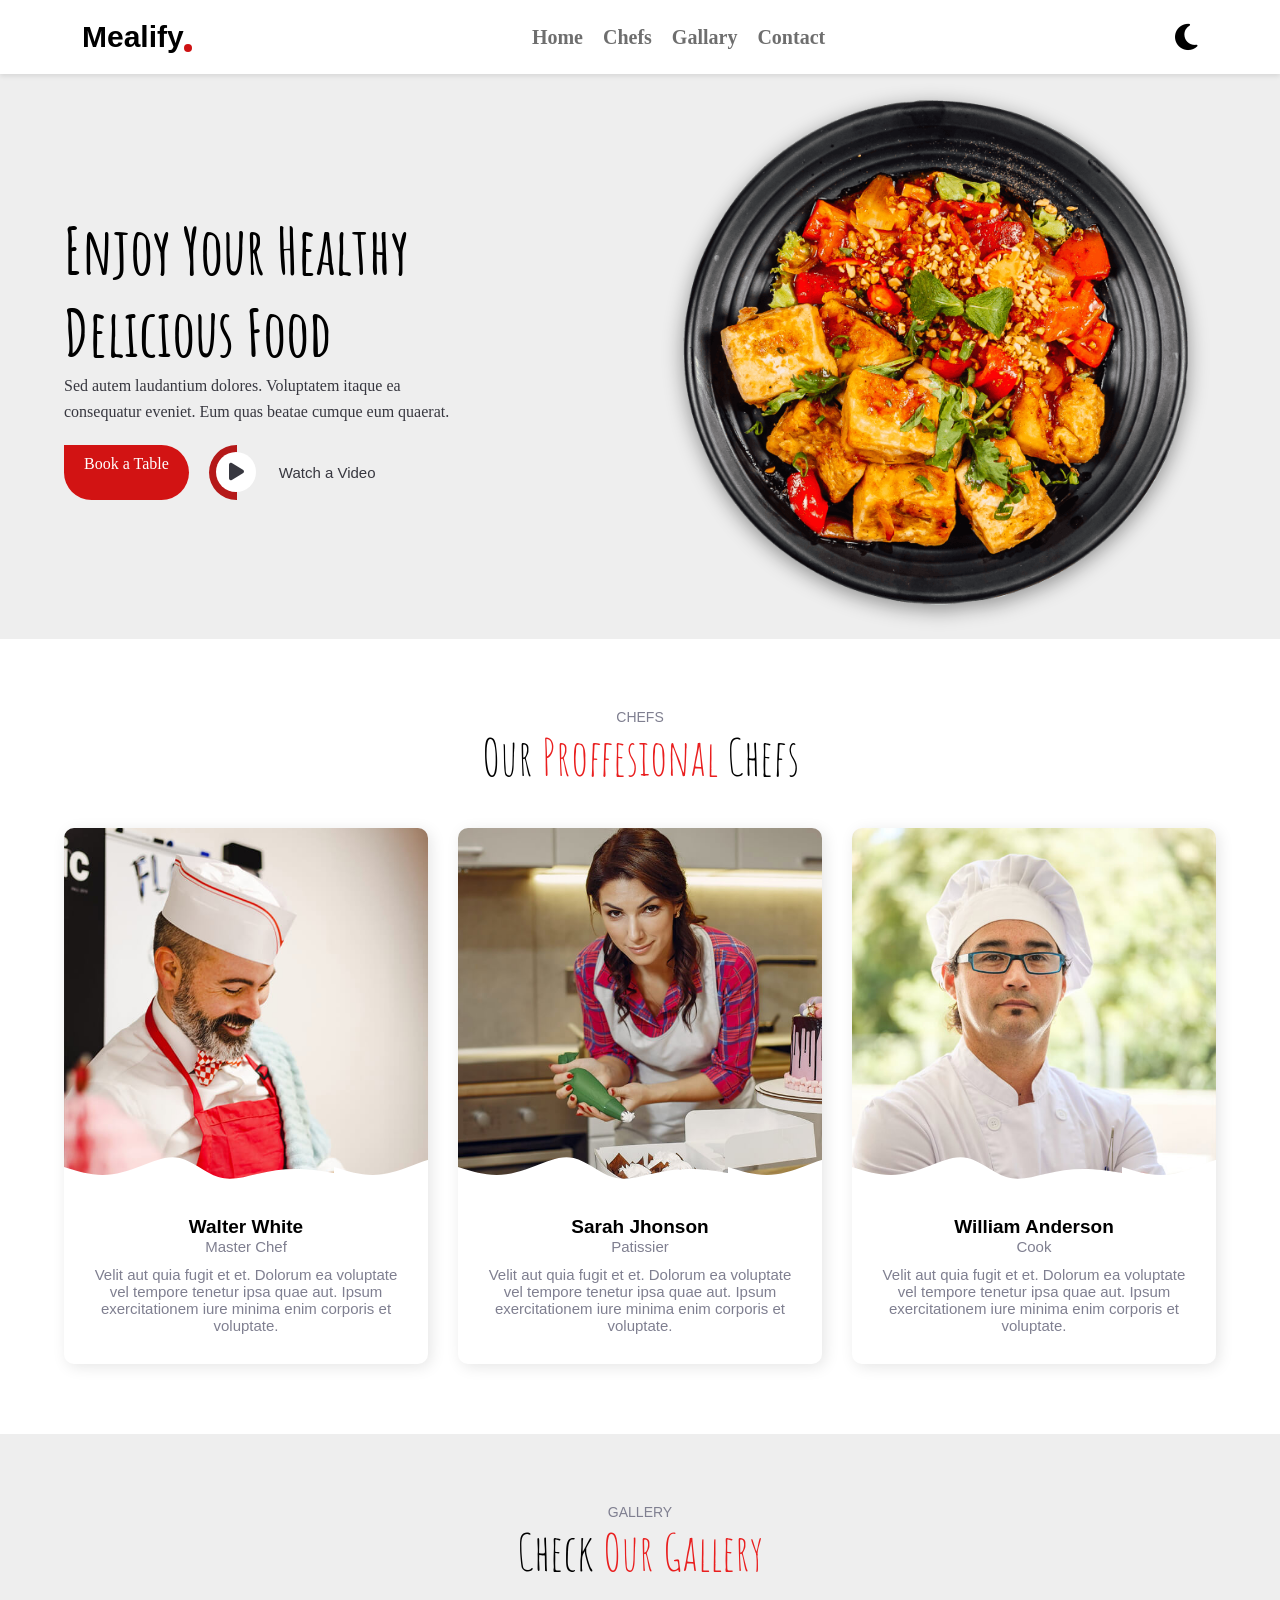
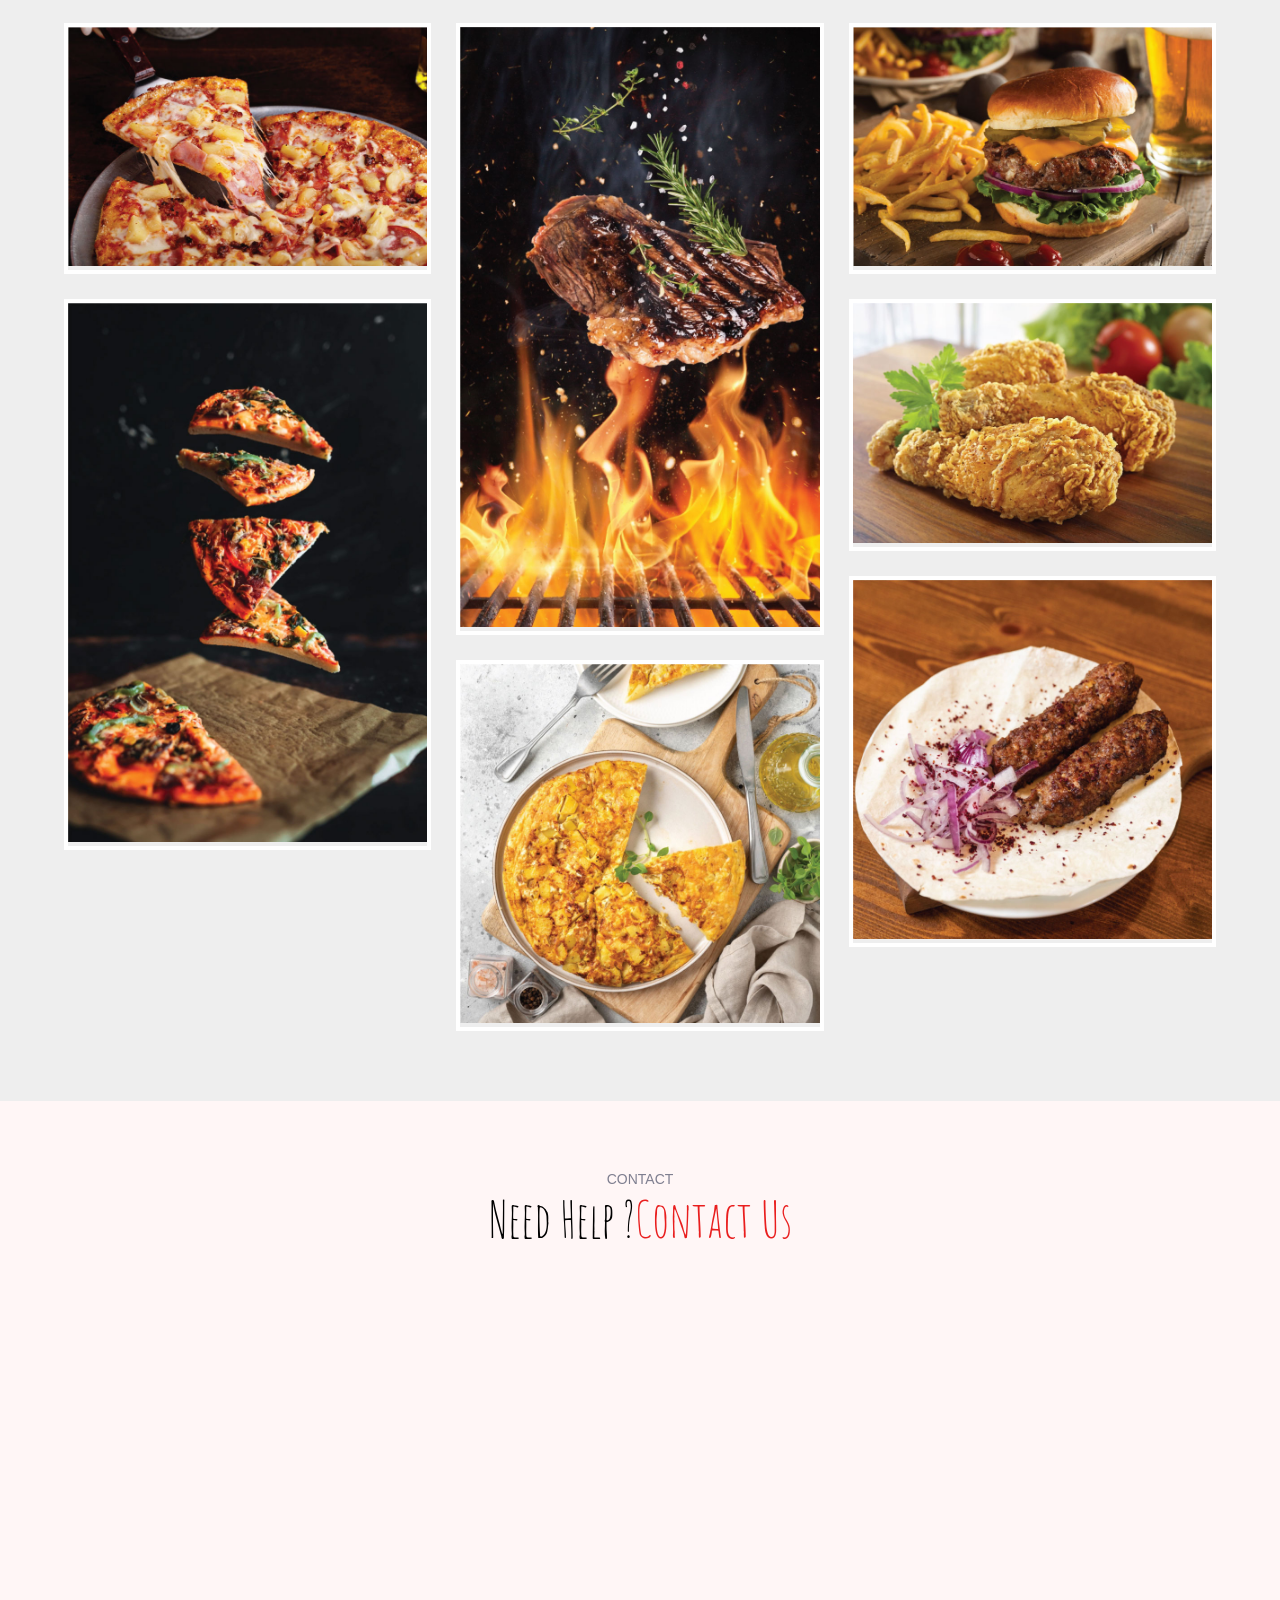
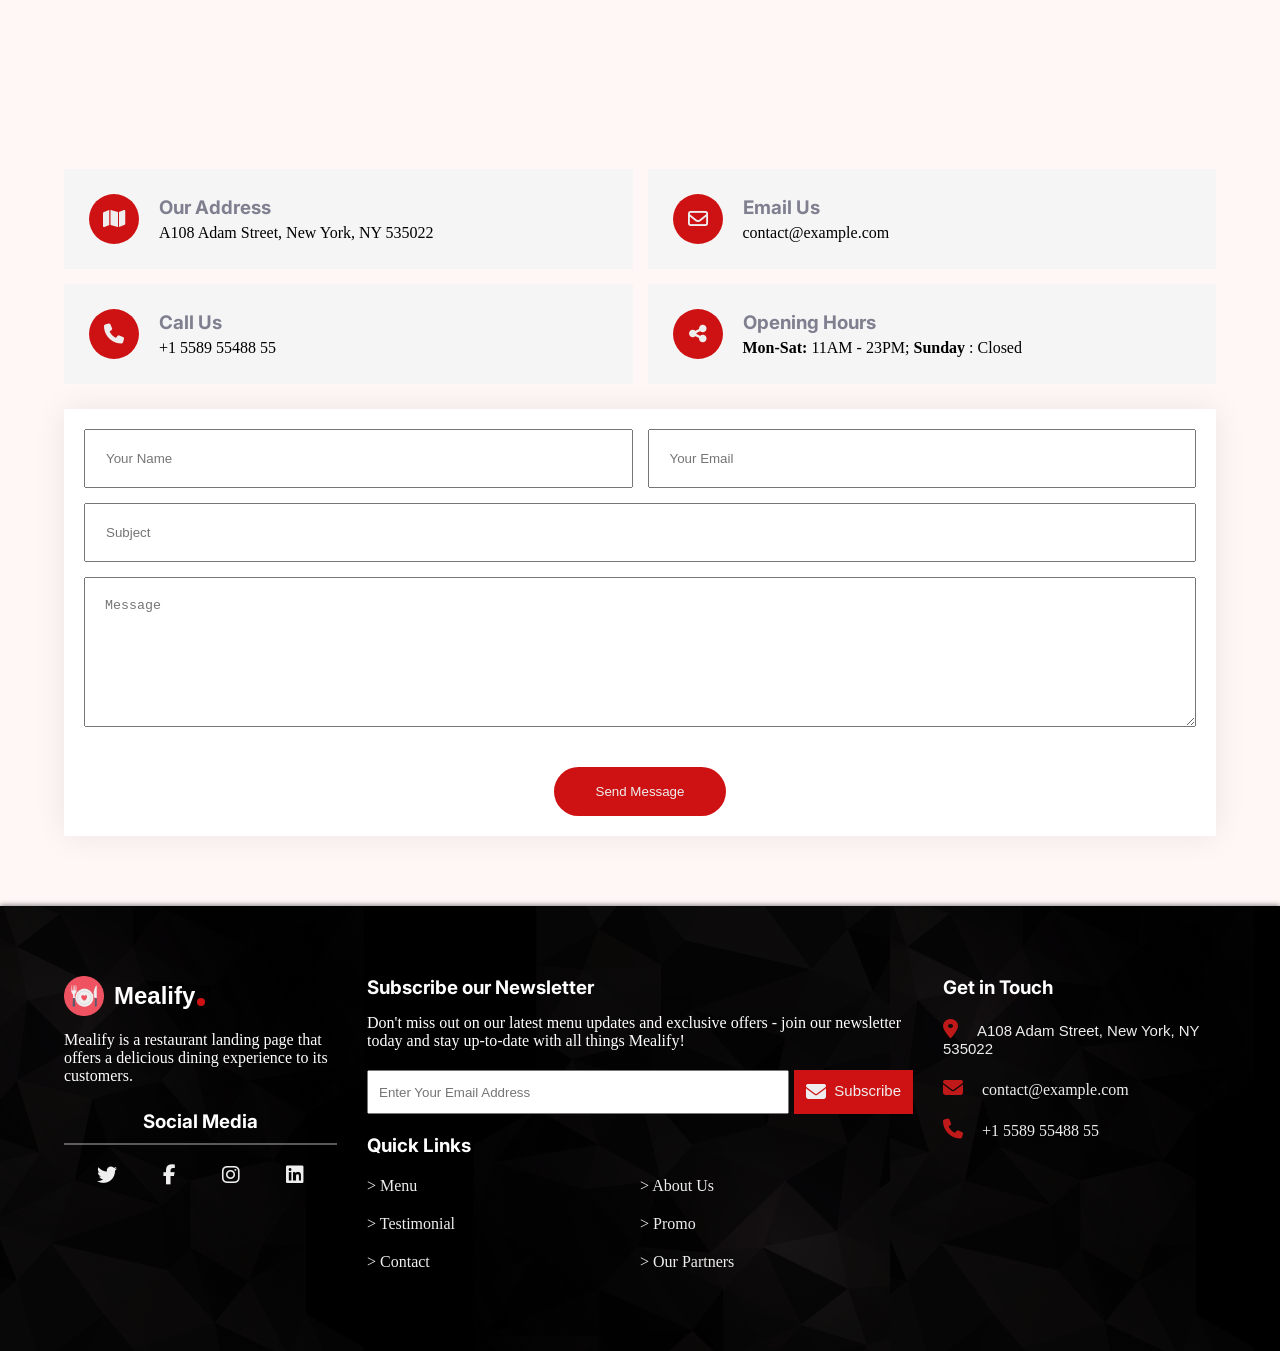
==== index.html @ b285f9dc "rename mealify.html to index.html and mealify.css to main.css" ====
<!DOCTYPE html>
<html lang="en">
<head>
    <meta charset="UTF-8">
    <meta name="viewport" content="width=device-width, initial-scale=1.0">
                    <!-- ont-awesome -->
    <link rel="stylesheet" href="https://cdnjs.cloudflare.com/ajax/libs/font-awesome/6.6.0/css/all.min.css">
    <!-- Google Fonts -->
    <link rel="preconnect" href="https://fonts.googleapis.com" />
    <link rel="preconnect" href="https://fonts.gstatic.com" crossorigin />
    <link
    href="https://fonts.googleapis.com/css2?family=Amatic+SC:wght@400;700&family=Inter:wght@300;400;500;600;700;800&display=swap"
    rel="stylesheet"/>
                    <!-- css -->
    <link rel="stylesheet" href="css/mealify.css">
    <link rel="stylesheet" href="css/media.css">
    <title>mealify</title>
</head>
<body>
    


            <!-- header section -->
    <div class="header">
        <div class="container">
            <div class="nav-logo">
                <a href="#">
                    Mealify
                </a>
            </div>

            <div class="nav-links">
                <ul>
                    <li><a  href="#">Home</a></li>
                    <li><a href="#">Chefs</a></li>
                    <li><a href="#">Gallary</a></li>
                    <li><a href="#">Contact</a></li>
                </ul>
                
            </div>

            <div class="nav-icons">
                <a class="list" href="#">
                    <i class="fa-solid fa-bars "></i>
                </a>
                <a href="#">
                            <i class="fa-solid fa-moon"></i>
                </a>
            </div>
        </div>
    </div>

        <!-- home section -->
    <div class="home">
        <div class="container">

                <div class="home-image lg-50 ">
                    <img src="images/hero-img.png" alt="hero">
                </div>

            <div class="home-content lg-50">
                <h1>Enjoy Your Healthy</h1>
                <h1> Delicious Food</h1>
                <p>Sed autem laudantium dolores. Voluptatem itaque ea </p>
                <p> consequatur eveniet. Eum quas beatae cumque eum quaerat.</p>

                <div class="buttom">
                    <a href="#" class="book">Book a Table</a>
                    <div class="watch">
                        <div class="box">
                            <div class="circle">
                                <i class="fa-solid fa-play"></i>
                            </div>
                        </div>
                        <span>Watch a Video</span>
                    </div>
                    
                </div>
            </div>
                
        </div>
    </div>

            <!--  chef section  -->
    <div class="chefs">
        <div class="container">

            <div class="text">
                <h3>chefs</h3>
                <p>Our <span>Proffesional</span> Chefs</p>
            </div>

            <div class="items">
                <div class="item1 sm-100 md-50 lg-33">
                    <div class="inner">
                        <div class="item-image">
                            <img src="images/chefs/chefs-1.jpg" alt="chefs">
                        </div>
                        <div class="item-content">
                            <h3>Walter White</h3>
                            <span>Master Chef</span>
                            <p>Velit aut quia fugit et et. Dolorum ea voluptate vel tempore tenetur ipsa quae aut.
                            Ipsum exercitationem iure minima enim corporis et voluptate.</p>
                        </div>
                    </div>
                        
                </div>
                <div class="item1 sm-100 md-50 lg-33">
                    <div class="inner">
                        <div class="item-image">
                            <img src="images/chefs/chefs-2.jpg" alt="chefs">
                        </div>
                        <div class="item-content">
                            <h3>Sarah Jhonson</h3>
                            <span>Patissier</span>
                            <p>Velit aut quia fugit et et. Dolorum ea voluptate vel tempore tenetur ipsa quae aut.
                            Ipsum exercitationem iure minima enim corporis et voluptate.</p>
                        </div>
                    </div>
                        
                </div>
                <div class="item1 sm-100 md-50 lg-33">
                    <div class="inner">
                        <div class="item-image">
                            <img src="images/chefs/chefs-3.jpg" alt="chefs">
                        </div>
                        <div class="item-content">
                            <h3>William Anderson</h3>
                            <span>Cook</span>
                            <p>Velit aut quia fugit et et. Dolorum ea voluptate vel tempore tenetur ipsa quae aut.
                            Ipsum exercitationem iure minima enim corporis et voluptate.</p>
                        </div>
                    </div>
                        
                </div>
                
            </div>
            
        </div>
    </div>


        <!-- gallery section -->
    <div class="gallery">
        <div class="container">
            <div class="gallery-text">
                <h2>gallery</h2>
                <p>Check <span>Our Gallery</span></p>
            </div>
            <div class="gallery-items">
                <div class="item">
                    <div class="gallery-image">
                    <img src="images/gallery/meal-1.jpg" alt="meal">
                    </div>
                    <div class="gallery-over">
                        <div class="gallery-layer">
                            <h4>Delicious Food</h4>
                            <p>Sed autem laudantium dolores. Voluptatem itaque ea consequatur eveniet. Eum quas beatae cumque eum quaerat.</p>
                        </div>
                    </div>
                </div>
                <div class="item">
                    <div class="gallery-image">
                    <img src="images/gallery/meal-4.jpg" alt="meal">
                    </div>
                    <div class="gallery-over">
                        <div class="gallery-layer">
                            <h4>Delicious Food</h4>
                            <p>Sed autem laudantium dolores. Voluptatem itaque ea consequatur eveniet. Eum quas beatae cumque eum quaerat.</p>
                        </div>
                    </div>
                </div>
                <div class="item">
                    <div class="gallery-image">
                    <img src="images/gallery/meal-2.jpg" alt="meal">
                    </div>
                    <div class="gallery-over">
                        <div class="gallery-layer">
                            <h4>Delicious Food</h4>
                            <p>Sed autem laudantium dolores. Voluptatem itaque ea consequatur eveniet. Eum quas beatae cumque eum quaerat.</p>
                        </div>
                    </div>
                </div>
                <div class="item">
                    <div class="gallery-image">
                    <img src="images/gallery/meal-7.jpg" alt="meal">
                    </div>
                    <div class="gallery-over">
                        <div class="gallery-layer">
                            <h4>Delicious Food</h4>
                            <p>Sed autem laudantium dolores. Voluptatem itaque ea consequatur eveniet. Eum quas beatae cumque eum quaerat.</p>
                        </div>
                    </div>
                </div>
                <div class="item">
                    <div class="gallery-image">
                    <img src="images/gallery/meal-3.jpg" alt="meal">
                    </div>
                    <div class="gallery-over">
                        <div class="gallery-layer">
                            <h4>Delicious Food</h4>
                            <p>Sed autem laudantium dolores. Voluptatem itaque ea consequatur eveniet. Eum quas beatae cumque eum quaerat.</p>
                        </div>
                    </div>
                </div>
                <div class="item">
                    <div class="gallery-image">
                    <img src="images/gallery/meal-5.jpg" alt="meal">
                    </div>
                    <div class="gallery-over">
                        <div class="gallery-layer">
                            <h4>Delicious Food</h4>
                            <p>Sed autem laudantium dolores. Voluptatem itaque ea consequatur eveniet. Eum quas beatae cumque eum quaerat.</p>
                        </div>
                    </div>
                </div>
                <div class="item">
                    <div class="gallery-image">
                    <img src="images/gallery/meal-6.jpg" alt="meal">
                    </div>
                    <div class="gallery-over">
                        <div class="gallery-layer">
                            <h4>Delicious Food</h4>
                            <p>Sed autem laudantium dolores. Voluptatem itaque ea consequatur eveniet. Eum quas beatae cumque eum quaerat.</p>
                        </div>
                    </div>
                </div>
            </div>
        </div>
    </div>

            <!--contact section -->
    <div class="contact">
        <div class="container">
            <div class="contact-text">
                <h2>contact</h2>
                <p>Need Help ?<span>Contact Us</span></p>
            </div>
            <iframe src="https://www.google.com/maps/embed?pb=!1m18!1m12!1m3!1d3454.0312025301346!2d31.20187436230594!3d30.035962675032174!2m3!1f0!2f0!3f0!3m2!1i1024!2i768!4f13.1!3m3!1m2!1s0x145846c9306e97af%3A0x5315ebf6378470c0!2sRoute!5e0!3m2!1sar!2seg!4v1756713281323!5m2!1sar!2seg" width="600" height="450" style="border:0;" allowfullscreen="" loading="lazy" referrerpolicy="no-referrer-when-downgrade">

            </iframe>

            <div class="details">
                <div class="address">
                    <div class="icon">
                        <i class="fa-solid fa-map"></i>
                    </div>
                    <div class="address-content">
                        <h3>Our Address</h3>
                        <p>A108 Adam Street, New York, NY 535022</p>
                    </div>
                </div>
                <div class="address">
                    <div class="icon">
                        <i class="fa-regular fa-envelope"></i>
                    </div>
                    <div class="address-content">
                        <h3>Email Us</h3>
                        <a href="mailto:contact@example.com">contact@example.com </a>
                    </div>
                </div>
                <div class="address">
                    <div class="icon">
                        <i class="fa-solid fa-phone"></i>
                    </div>
                    <div class="address-content">
                        <h3>Call Us</h3>
                        <a href="tel:+1 5589 55488 55">+1 5589 55488 55 </a>
                    </div>
                </div>
                <div class="address">
                    <div class="icon">
                        <i class="fa-solid fa-share-nodes"></i>
                    </div>
                    <div class="address-content">
                        <h3>Opening Hours</h3>
                        <p>
                            <strong>Mon-Sat:</strong> 11AM - 23PM; <strong>Sunday</strong> :
                            Closed
                        </p>
                    </div>
                </div>
            </div>

            <form>
                <div class="input-group">
                    <input type="text" placeholder="Your Name" name="name" />
                    <input type="email" placeholder="Your Email" name="email" />
                </div>
                <input type="text" placeholder="Subject" name="subject" />
                <textarea placeholder="Message" name="message"></textarea>
                <button class="btn btn-main" type="submit">Send Message</button>
            </form>

        </div>
    </div>

            <!-- footer section -->
    <div class="footer">
        <div class="container">
            <div class="mealify">
                <div class="logo">
                    <img src="images/favicon.png" alt="favicon">
                    <h2>Mealify</h2>
                </div>
                <p>Mealify is a restaurant landing page that offers a delicious dining
            experience to its customers.</p>
            <h3>
                Social Media
            </h3>
            <ul>
                <li>
                    <a href="#">
                        <i class="fa-brands fa-twitter"></i>
                    </a>
                </li>
                <li>
                    <a href="#">
                        <i class="fa-brands fa-facebook-f"></i>
                    </a>
                </li>
                <li>
                    <a href="#">
                        <i class="fa-brands fa-instagram"></i>
                    </a>
                </li>
                <li>
                    <a href="#">
                        <i class="fa-brands fa-linkedin"></i>
                    </a>
                </li>
                
                
            </ul>
            </div>
            <div class="Subscribe">
                <h3>Subscribe our Newsletter</h3>
                <p>
                Don't miss out on our latest menu updates and exclusive offers -
                join our newsletter today and stay up-to-date with all things
                Mealify!
                </p>

                <div class="group">
                    <input type="email" placeholder="Enter Your Email Address" />
                    <button class="btn btn-main">
                        <i class="fa-solid fa-envelope"></i>  Subscribe
                    </button>
                </div>
                <div class="links">
                    <h3>Quick Links</h3>
                    <div class="link-ul">
                        <ul>
                            <li>
                                <a href="#">> Menu</a>
                            </li>
                            <li>
                                <a href="#">> About Us</a>
                            </li>
                            <li>
                                <a href="#">> Testimonial</a>
                            </li>
                            <li>
                                <a href="#">> Promo</a>
                            </li>
                            <li>
                                <a href="#">> Contact</a>
                            </li>
                            <li>
                                <a href="#">> Our Partners</a>
                            </li>
                        </ul>
                    </div>
                </div>
            </div>
            <div class="touch">
                <h3>
                    Get in Touch
                </h3>
                <ul>
                    <li>
                        <i class="fa-solid fa-location-dot"></i>
                        <span>A108 Adam Street, New York, NY 535022 </span>
                    </li>
                    <li>
                        <i class="fa-solid fa-envelope"></i>
                        <a href="#">contact@example.com</a>
                    </li>
                    <li>
                        <i class="fa-solid fa-phone"></i>
                        <a href="#">+1 5589 55488 55</a>
                    </li>
                </ul>
            </div>
        </div>
    </div>
</body>
</html>
---- css/mealify.css ----
*,::after , ::before
{
    box-sizing: border-box;
    padding: 0;
    margin: 0;
}


body
{
    margin: 0;
}
a
{
    color: black;
    text-decoration: none;
}
i
{
    font-size: 20px;
}
ul
{
    list-style: none;
}

h1   
{
    margin: 0;
    font-family: "Amatic SC", sans-serif;
    
}

.container
{
    margin: auto;
    width: 90%;
}




/* home section */
.home 
{
    background-color: #EEEEEE;
    padding-top: 100px;
    padding-bottom: 30px;
    
}
.home .container
{
    text-align: center;
    
}
.home-image img
{
    width: 90%;
    /* box-shadow بيترسم حوالين البوكس (الـ div نفسه أو العنصر ككل).
drop-shadow بيتطبق على المحتوى نفسه (زي الصورة) */
    filter: drop-shadow(0 5px 10px rgba(0, 0, 0, 0.4));

}

.home .home-content h1{
    font-size: 65px;
    

}
.home .home-content p{
    font-size: 16px;
    line-height: 26px;
    color: #37373f;
}
.home-content .buttom
{
    margin-top: 20px;
    display: flex;
    justify-content: center;
    column-gap: 20px;
    
}
.buttom .book
{
    background: linear-gradient(90deg , rgb(210,19,19) 0% 100% );
    color: #fff;
    padding: 10px 20px;
    border-radius: 0px 100vh 100vh;
}
.buttom .book:hover
{
    background: linear-gradient(90deg , #bf1919 0% 100% );
}



.watch {
    display: flex;
    align-items: center;
    gap: 15px;
    cursor: pointer;
}
.watch .box {
    display: flex;
    justify-content: center;
    align-items: center;
    width: 55px;
    height: 55px;
    background: linear-gradient(90deg, #b51919 0% 50%, transparent 50% 100%);
    border-radius: 50%;
    transition: 0.3s;
}
.watch .circle {
    display: flex;
    justify-content: center;
    align-items: center;
    width: 40px;
    height: 40px;
    background-color: #ffffff;
    border-radius: 50%;
    transition: 0.3s;
}
.watch span {
    font-family: 'Franklin Gothic Medium', 'Arial Narrow', Arial, sans-serif;
}
.watch i,
.watch span {
    color: #37373f;
    transition: 0.3s;
}
.watch:hover i,
.watch:hover span {
    color: #b51919;
}

.home .home-image  img:hover{
    animation: vibrate 0.5s infinite;
}

@keyframes vibrate {
    0% {
        transform: translate(0);
    }
    20% {
        transform: translate(-2px, 2px) rotate(-1deg);
    }
    40% {
        transform: translate(-2px, -2px) rotate(1deg);
    }
    60% {
        transform: translate(2px, 2px) rotate(0deg);
    }
    80% {
        transform: translate(2px, -2px) rotate(1deg);
    }
    100% {
        transform: translate(0) rotate(-1deg);
    }
}


@media (min-width: 992px) {
    
    .home .container{
        display: flex;
        flex-direction: row-reverse;

        align-items: center;
        column-gap: 30px;
    }

    .home .home-content
    {
        text-align: start;
    }

    .home .home-content .buttom
    {
        margin-top: 20px;
        display: flex;
        justify-content: start;
        column-gap: 20px;
    }


}



        /* header section */

.header{
    padding: 20px;
    position: fixed;   
    top: 0;            
    left: 0;          
    width: 100%;       
    background: #fff;  
    z-index: 99999;    
    box-shadow: 0 2px 5px rgba(0,0,0,0.1);
}
.header .container
{
    display: flex;
    flex-wrap: wrap;
    justify-content: space-between;
    align-items: center;
    
}
.header .container ul{
    display: none;
}
.header .nav-logo
{
    font-size: 30px;
    font-weight: 700;
    font-family: "Open Sans", sans-serif;
    
}
.header .nav-logo a::after{
    content: "";
    display: inline-block;
    width: 8px;   
    height: 8px;
    background: #CE1213; 
    border-radius: 50%;  
    margin-left: -8px;    
    margin-bottom: -5px;
}
.header .nav-icons i
{
    font-size: 30px;
    padding-left: 10px;
}


@media  (min-width: 1200px) {
    .header .container ul{
        display: flex;
        column-gap: 20px;
        align-items: center;
    }
    .header .container ul a{
        font-size: 20px;
        font-weight: 600;
        color: #00000091;
        transition: 0.5s;
        position: relative;
    }

    .header .container ul li{
        transition: 0.5s;
    }
    .header .container ul li:hover a {
        color: #000;
    }

    .header .nav-icons .list
    {
        display: none;
    }
    .header .container ul a::before{
        content: '';
        position: absolute;
        bottom: -5px;
        left: 0;
        height: 2px;
        width: 0;
        background-color: #CE1213;
        transition: all 0.5s;
    }
    .header .container ul li a:hover::before{
        width: 100%;   
        transition: 0.5s;
    }

}



        /* chefs section */

.chefs .container
{
    padding: 70px 0px;
    
}
.chefs .container .text
{
    padding-bottom: 20px;
    text-align: center;
    
}
.chefs .container .text h3
{
    text-transform: uppercase;
    font-family: "Open Sans", sans-serif;

}
.chefs .container .text p
{
    font-size: 50px;
    margin-bottom: 20px;
    font-family: "Amatic SC", sans-serif;
    
}
.chefs .container .text span
{
    font-size: 50px;
    color: #e91e1e;
    font-family: "Amatic SC", sans-serif;
}
.chefs .container  h3
{
    font-size: 14px;
    font-weight: 400;
    color:  rgb(127, 127, 144);
}

.chefs .container .items 
{
    
    display: flex;
    flex-wrap: wrap;
    gap: 30px;
    
}
/* mobile first */
.chefs .container .items .item1
{
    width: 100%;
    text-align: center;
    position: relative;

}


.chefs .container .items .item1 .item-image img
{
    width: 100%;

}
.chefs .container .items .item1 .item-image
{
    position: relative;
}

.chefs .container .items .item1 .item-image::before
{
    content: "";
    position: absolute;
    bottom: -1px;
    left: 0;
    background-image: url(../images/team-shape.svg);
    background-repeat: repeat-x;
    width: 100%;
    height:60px;
}
.chefs .container .items .item1 .inner
{

    box-shadow: 3px 3px 15px 0px rgba(0, 0, 0, 0.1);
    border-radius: 10px;
    overflow: hidden;
    position: relative;
    transition: transform 0.4s ease, box-shadow 0.4s ease;

}
.chefs .container .items .item1 .inner:hover 
{
    transform: scale(1.05);
    box-shadow: 5px 8px 20px rgba(0, 0, 0, 0.2);
}


.chefs .container .items .item1 .inner .item-content
{
    padding: 20px;
}
.chefs .container .items .item1 .inner .item-content h3
{
    font-size: 19px;
    font-weight: 700;
    font-family: sans-serif;
    color: #000;
}
.chefs .container .items .item1 .inner .item-content p ,span
{
    font-size: 15px;
    font-weight: 400;
    font-family: "Open Sans", sans-serif;
    color: rgb(127, 127, 144);
    margin: 10px 0px;
}



@media (min-width: 768px) {
.chefs .container .items .item1.md-50 {
    width: calc(50% - 15px);
    
}

}

@media (min-width: 1024px) {
.chefs .container .items .item1.lg-33 {
    width: calc(33.333% - 20px);
}
}



        /* gallery section */

.gallery
{
    background-color:#EEEEEE;
    padding: 70px 0px;
}
.gallery .gallery-text
{
    text-align: center;
    padding-bottom: 20px;
}
.gallery .gallery-text h2
{
    text-transform: uppercase;
    font-family: "Open Sans", sans-serif;
    font-size: 14px;
    font-weight: 400;
    color:  rgb(127, 127, 144);
}
.gallery .gallery-text p
{
    font-size: 50px;
    margin-bottom: 20px;
    font-family: "Amatic SC", sans-serif
}
.gallery .gallery-text span
{
    font-size: 50px;
    color: #e91e1e;
    font-family: "Amatic SC", sans-serif;
}
.gallery .item
{
    position: relative;
    margin-bottom: 25px;
    overflow: hidden;
    border: 4px solid #fff;
}
.gallery .gallery-image img
{
    width: 100%;
}
.gallery .item .gallery-over
{
    position: absolute;
    top: 200%;
    left: 0;
    bottom: 0;
    right: 0;
    background-color: #00000075;
    color: #fff;
    display: flex;
    justify-content: center;
    align-items: center;
    text-align: center;
    transition: 0.5s 0.1s;
    opacity: 0.5;
}
.gallery .item:hover  .gallery-over{
    top: 0;
    opacity: 1;
}
/* هنا انا شغال mobile first  */
.gallery .gallery-items{
    columns: 1;
    
}


@media  (min-width: 768px){
    .gallery .gallery-items{
    columns: 2;
    }
}
@media  (min-width: 1024px){
    .gallery .gallery-items{
    columns: 3;
    column-gap: 25px;
    }
}



        /* contact section  */

.contact
{
    background-color:#fff6f6;
    padding: 70px 0px;
}
.contact .contact-text
{
    text-align: center;
    padding-bottom: 20px;
}
.contact .contact-text h2
{
    text-transform: uppercase;
    font-family: "Open Sans", sans-serif;
    font-size: 14px;
    font-weight: 400;
    color:  rgb(127, 127, 144);
}
.contact .contact-text p
{
    font-size: 50px;
    margin-bottom: 20px;
    font-family: "Amatic SC", sans-serif
}
.contact .contact-text span
{
    font-size: 50px;
    color: #e91e1e;
    font-family: "Amatic SC", sans-serif;
}

.contact iframe
{
    width: 100%;
}
.contact .details
{
    display: flex;
    gap: 15px;
    flex-wrap: wrap;
    margin-block: 25px;
}
.contact .address-content h3
{
    font-family: "Inter", sans-serif;
    color:  rgb(127, 127, 144);
    margin-bottom: 5px;
}
.details .icon
{
    width: 50px;
    height: 50px;
    border-radius: 50%;
    background-color: #CE1213;
    color: #EEEEEE;
    display: flex;
    justify-content: center;
    align-items: center;
    margin-right: 20px;
    
}

/* كل حاجه انا بديها هنا انا بتعامل 
mobile first */
.contact .icon i
{
    font-size: 20px;
}
.contact .details > div {
    
    width: 100%;
    display: flex;
    align-items: center;
    padding: 1.5625rem;
    background-color:#F5F5F5;
}
.contact form
{
    width: 100%;
    background-color: #fff;
    padding: 20px;
    display: flex;
    gap: 15px;
    flex-direction: column;
    align-items: center;
    box-shadow:  0 0 30px #00000014
}
/* :is() بتشمل الاتنين */
.contact form :is(input , textarea) 
{
    width: 100%;
    padding: 20px;

}
.contact form textarea
{
    /* width: 100%; */
    min-height: 150px;
    max-height: 300px;
    padding: 20px;
}
.contact form .input-group
{
    display: flex;
    gap: 15px;
    flex-wrap: wrap;
    width: 100%;
}

.contact form button
{
    padding: 15px 40px;
    margin-top: 25px;
    background-color: #CE1213;
    color: #EEEEEE;
    border-radius: 100vh;
    border-color: transparent;       /* الحواف اللي حولين الزرار بتبقي سوده فنا اخليها شفافه */


}

@media  (min-width: 768px) {

.contact iframe
{
    width: 100%;
}    
.contact .details
{
    display: flex;
    flex-wrap: wrap;
}
.contact form .input-group {
    width: 100%;
    display: flex;
    flex-wrap: nowrap;
}
.contact .details > div  {
    width: calc(calc(100% - 15px) / 2);
}

}


        /* footer section   */

.footer
{
    background-image: linear-gradient(rgba(0,0,0,0.6), rgba(0,0,0,0.6)), url(../images/textured-metal-background.jpg);
    color: #fff;
    box-shadow: 0px -1px 5px #0007;
    background-size: contain;
}
.footer .container
{
    padding: 70px 0px;
    display: flex;
    gap: 20px;
    flex-wrap: wrap;
    
}

.footer .mealify .logo
{
    display: flex;
    align-items: center;
    gap: 10px;
}
.footer .mealify .logo img
{
    width: 40px;
    height: 40px;
    display: block;
}
.footer .mealify .logo h2
{
    font-family: "Open Sans", sans-serif;

}
.footer .mealify .logo h2::after 
{
    content: "";
    display: inline-block;
    width: 8px;   
    height: 8px;
    background: #CE1213; 
    border-radius: 50%;  
    margin-left: 2px;
    margin-bottom: -2px;    
}
.footer .mealify p
{
    margin: 15px 0;
}
.footer .mealify h3
{
    text-align: center;
    padding: 10px;
    border-bottom: 2px solid rgba(221, 221, 221, 0.4);
}
.footer .mealify ul
{
    padding: 10px;
    display: flex;
    justify-content: space-around;

}
.footer .mealify ul a{
    color: #EEEEEE;
}

.footer h3
{
    margin-bottom: 10px;
    display: block;
    font-family: "Inter", sans-serif;

}





.footer .Subscribe p
{
    margin: 15px 0px;
}
.footer .Subscribe .group 
{
    margin: 20px 0px;
    display: flex;
    flex-direction: column;
    justify-content: space-between;
    gap: 5px;
}
.footer .Subscribe .group input
{
    padding: 10px;
    width: 100%;
}

.footer .Subscribe .group button
{
    font-size: 15px;
    display: flex;
    justify-content: center;
    gap: 8px;
    padding: 10px 10px;
    background-color: #CE1213;
    color: #EEEEEE;
    border-color: transparent;  
    cursor: pointer;
}
.footer .Subscribe .group button:hover
{
    background-color: #bf1919;
}

.footer .links a
{
    color: #EEEEEE;
}
.footer .links .link-ul ul
{
    display: flex;
    justify-content: space-between;
    flex-wrap: wrap;

}
.footer .links .link-ul li
{
    padding: 10px 0;
    width: 50%;
    position: relative;
    transition: transform 0.2s 0.1s ease;
}
.footer .links .link-ul li:hover
{
    transform: translateX(10px);
    background-color: #222;
}




.touch ul li
{
    padding: 10px 0;
}
.touch ul li span
{
    color: #EEEEEE;
}
.touch a
{
    
    color: #EEEEEE;
}
.touch i
{
    color: #bf1919;
    margin-right:15px ;
    cursor: pointer;
}


@media  (min-width: 768px)
{
    .footer .Subscribe .group
    {
        flex-direction: row;
    }
    .footer .container {
        display: flex;
        justify-content: space-between; 
        align-items: flex-start;        
        gap: 30px;                      
    }

    .footer .mealify,
    .footer .touch {
    flex: 1; /* ياخدوا مساحة متساوية صغيرة */
    min-width: 250px;
    }

.footer .Subscribe {
    flex: 2; /* ياخد ضعف مساحة العمودين التانيين */
    min-width: 300px;
    }
}
---- css/media.css ----
/* small devices */
@media (min-width: 640px)
{
    .sm-100
    {
        width: 100%;
    }
    .sm-50
    {
        width: 50%;
    }
    .sm-33
    {
        width: 33.3333%;
    }
    .sm-25
    {
        width: 25%;
    }
    .sm-20
    {
        width: 20%;
    }
    .sm-16
    {
        width: 16.666666%;
    }
}
/* medium devices */
@media (min-width: 768px) 
{
    .md-100
    {
        width: 100%;
    }
    .md-50
    {
        width: 50%;
    }
    .md-33
    {
        width: 33.3333%;
    }
    .md-25
    {
        width: 25%;
    }
    .md-20
    {
        width: 20%;
    }
    .md-16
    {
        width: 16.666666%;
    }
}
/* large devices */
@media (min-width: 1024px) 
{
    .lg-100
    {
        width: 100%;
    }
    .lg-50
    {
        width: 50%;
    }
    .lg-33
    {
        width: 33.3333%;
    }
    .lg-25
    {
        width: 25%;
    }
    .lg-20
    {
        width: 20%;
    }
    .lg-16
    {
        width: 16.666666%;
    }
}
/*extre large devices */
@media (min-width: 1280px) 
{
    .xl-100
    {
        width: 100%;
    }
    .xl-50
    {
        width: 50%;
    }
    .xl-33
    {
        width: 33.3333%;
    }
    .xl-25
    {
        width: 25%;
    }
    .xl-20
    {
        width: 20%;
    }
    .xl-16
    {
        width: 16.666666%;
    }
}
/*extre extre large devices */
@media (min-width: 1536px) 
{
    .xxl-100
    {
        width: 100%;
    }
    .xxl-50
    {
        width: 50%;
    }
    .xxl-33
    {
        width: 33.3333%;
    }
    .xxl-25
    {
        width: 25%;
    }
    .xxl-20
    {
        width: 20%;
    }
    .xxl-16
    {
        width: 16.666666%;
    }
}
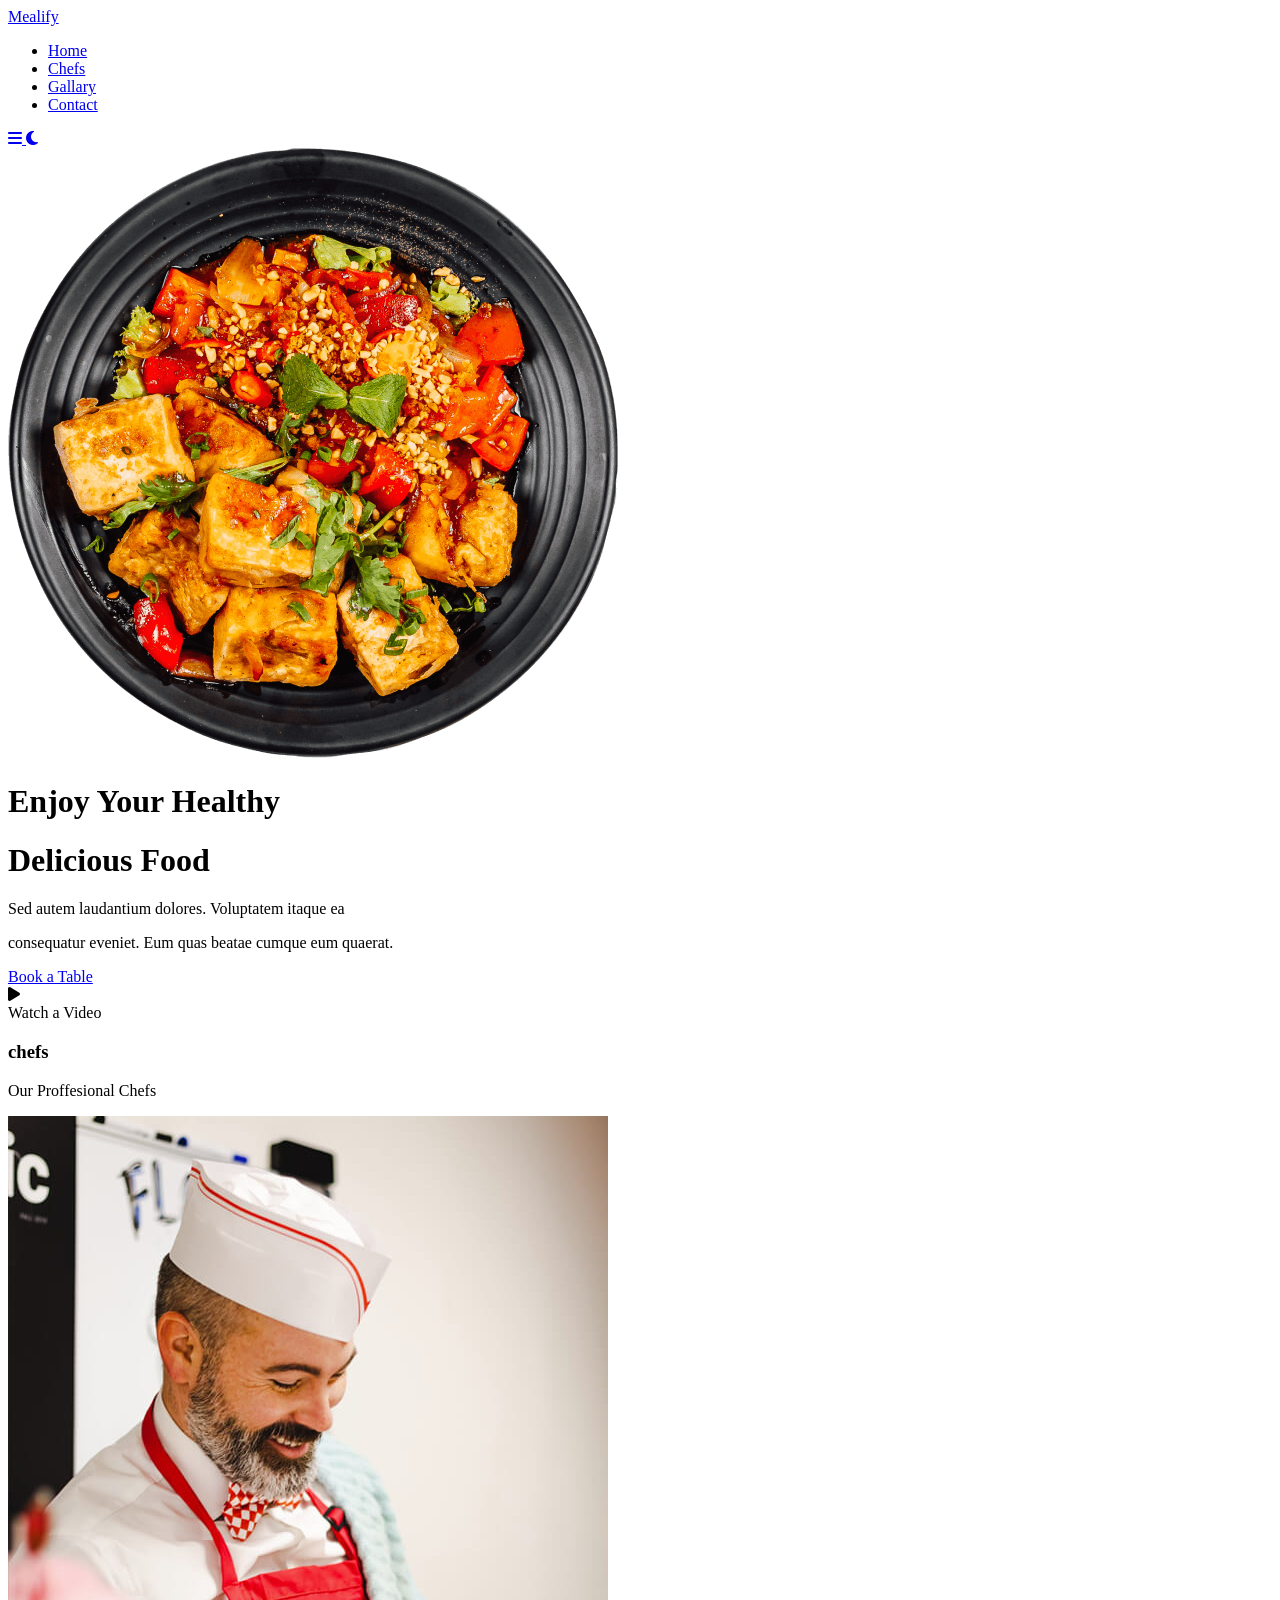
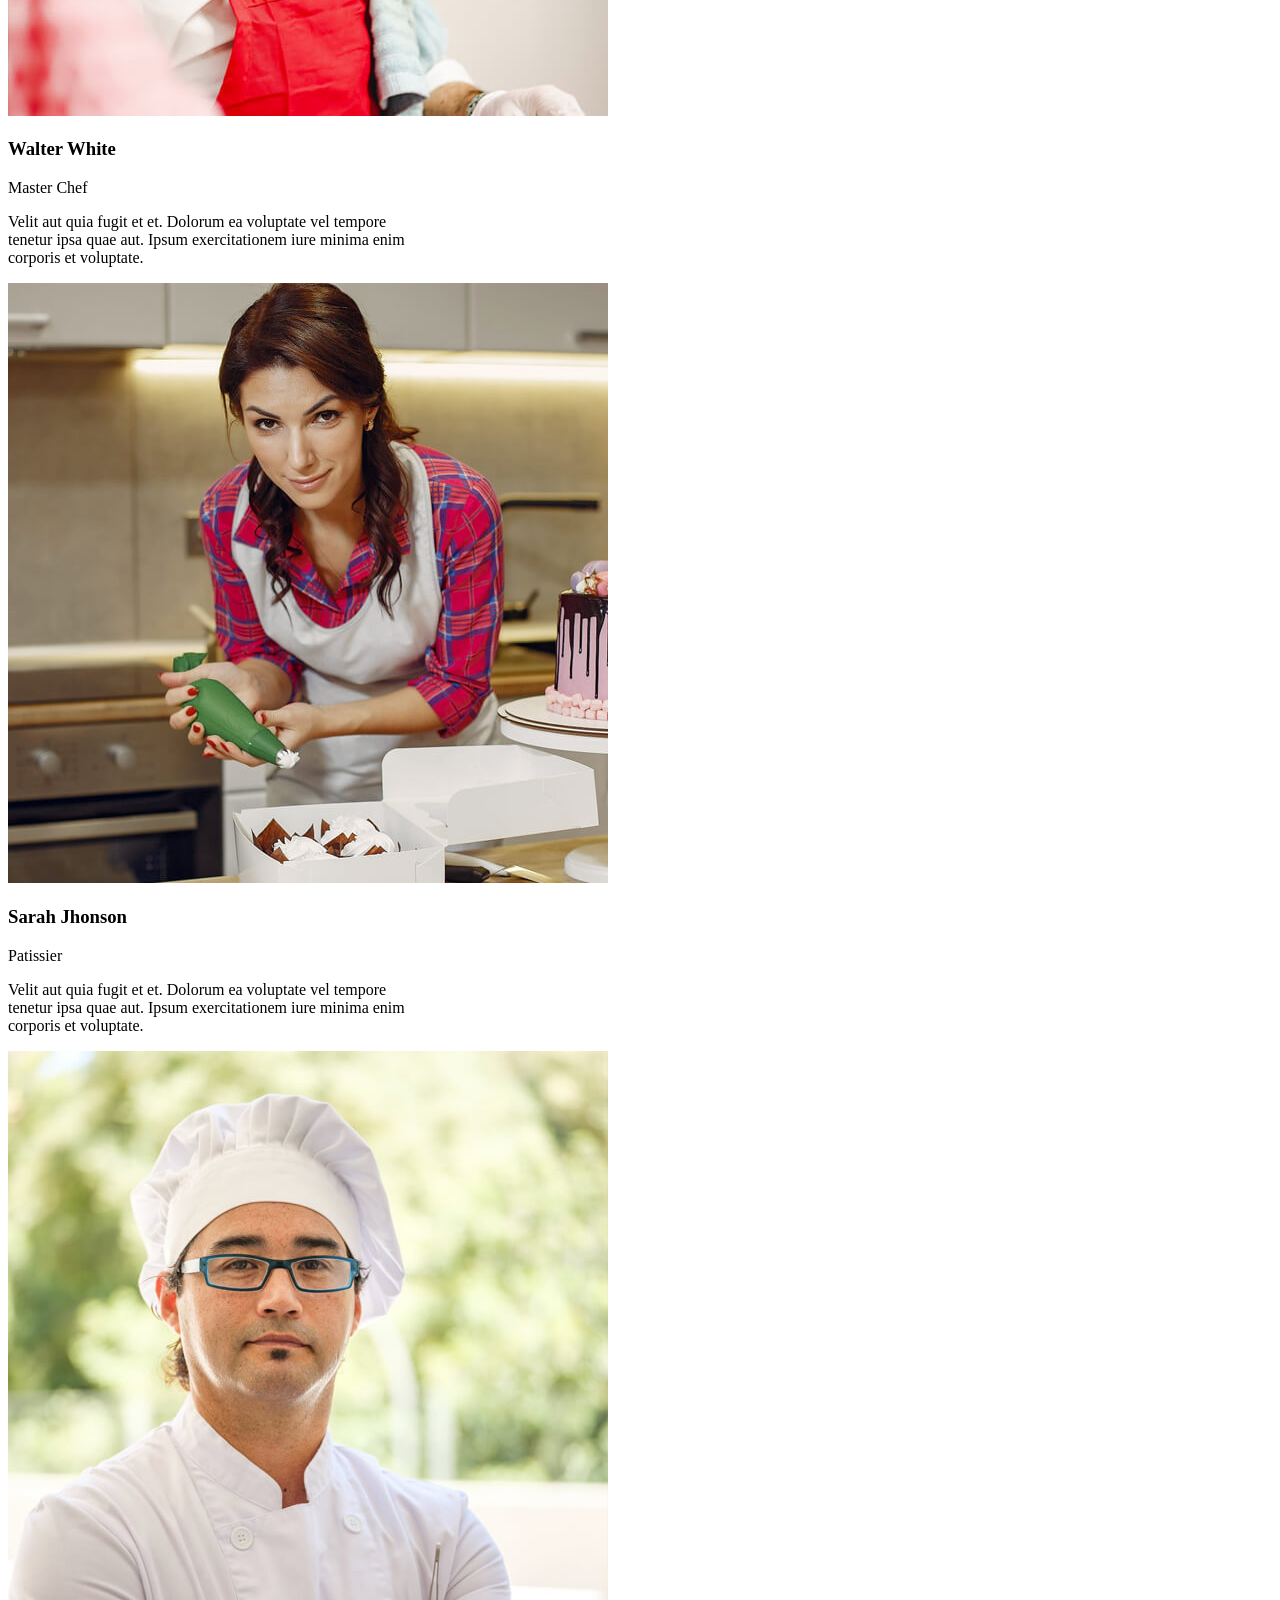
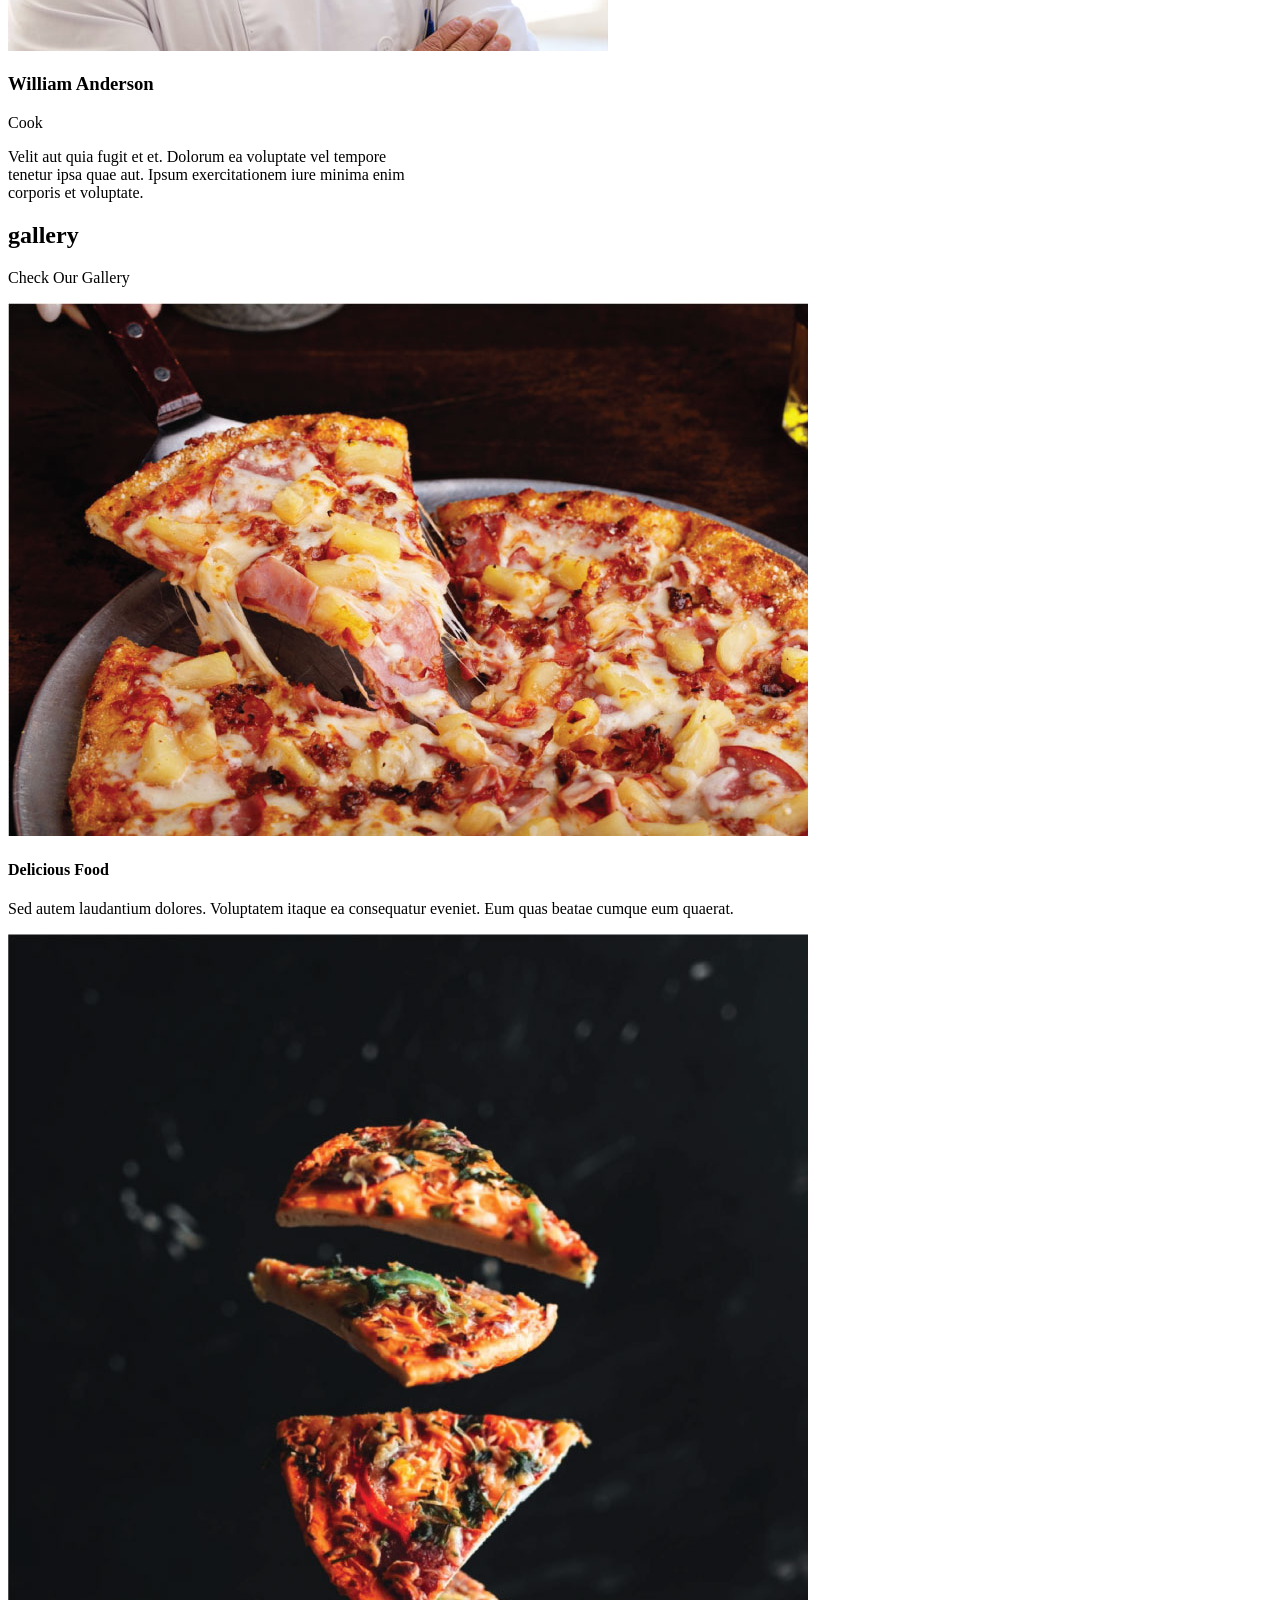
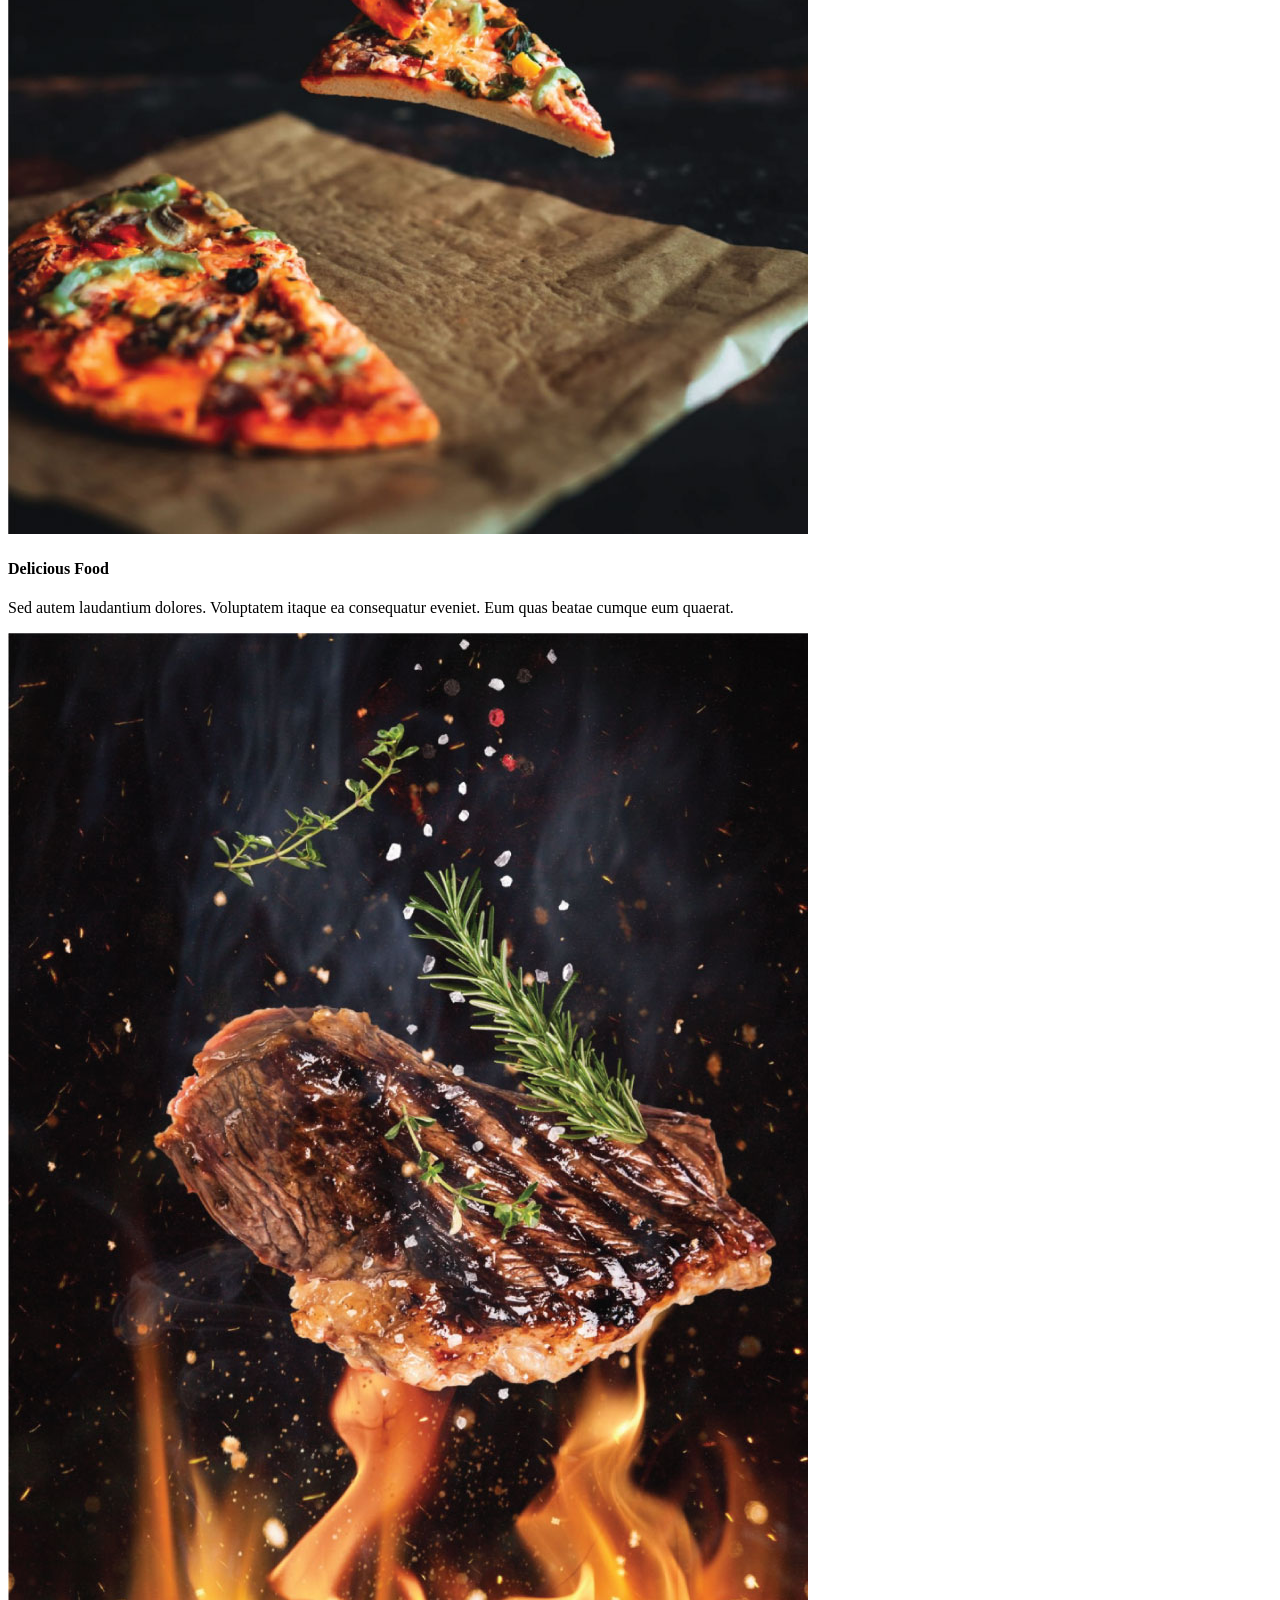
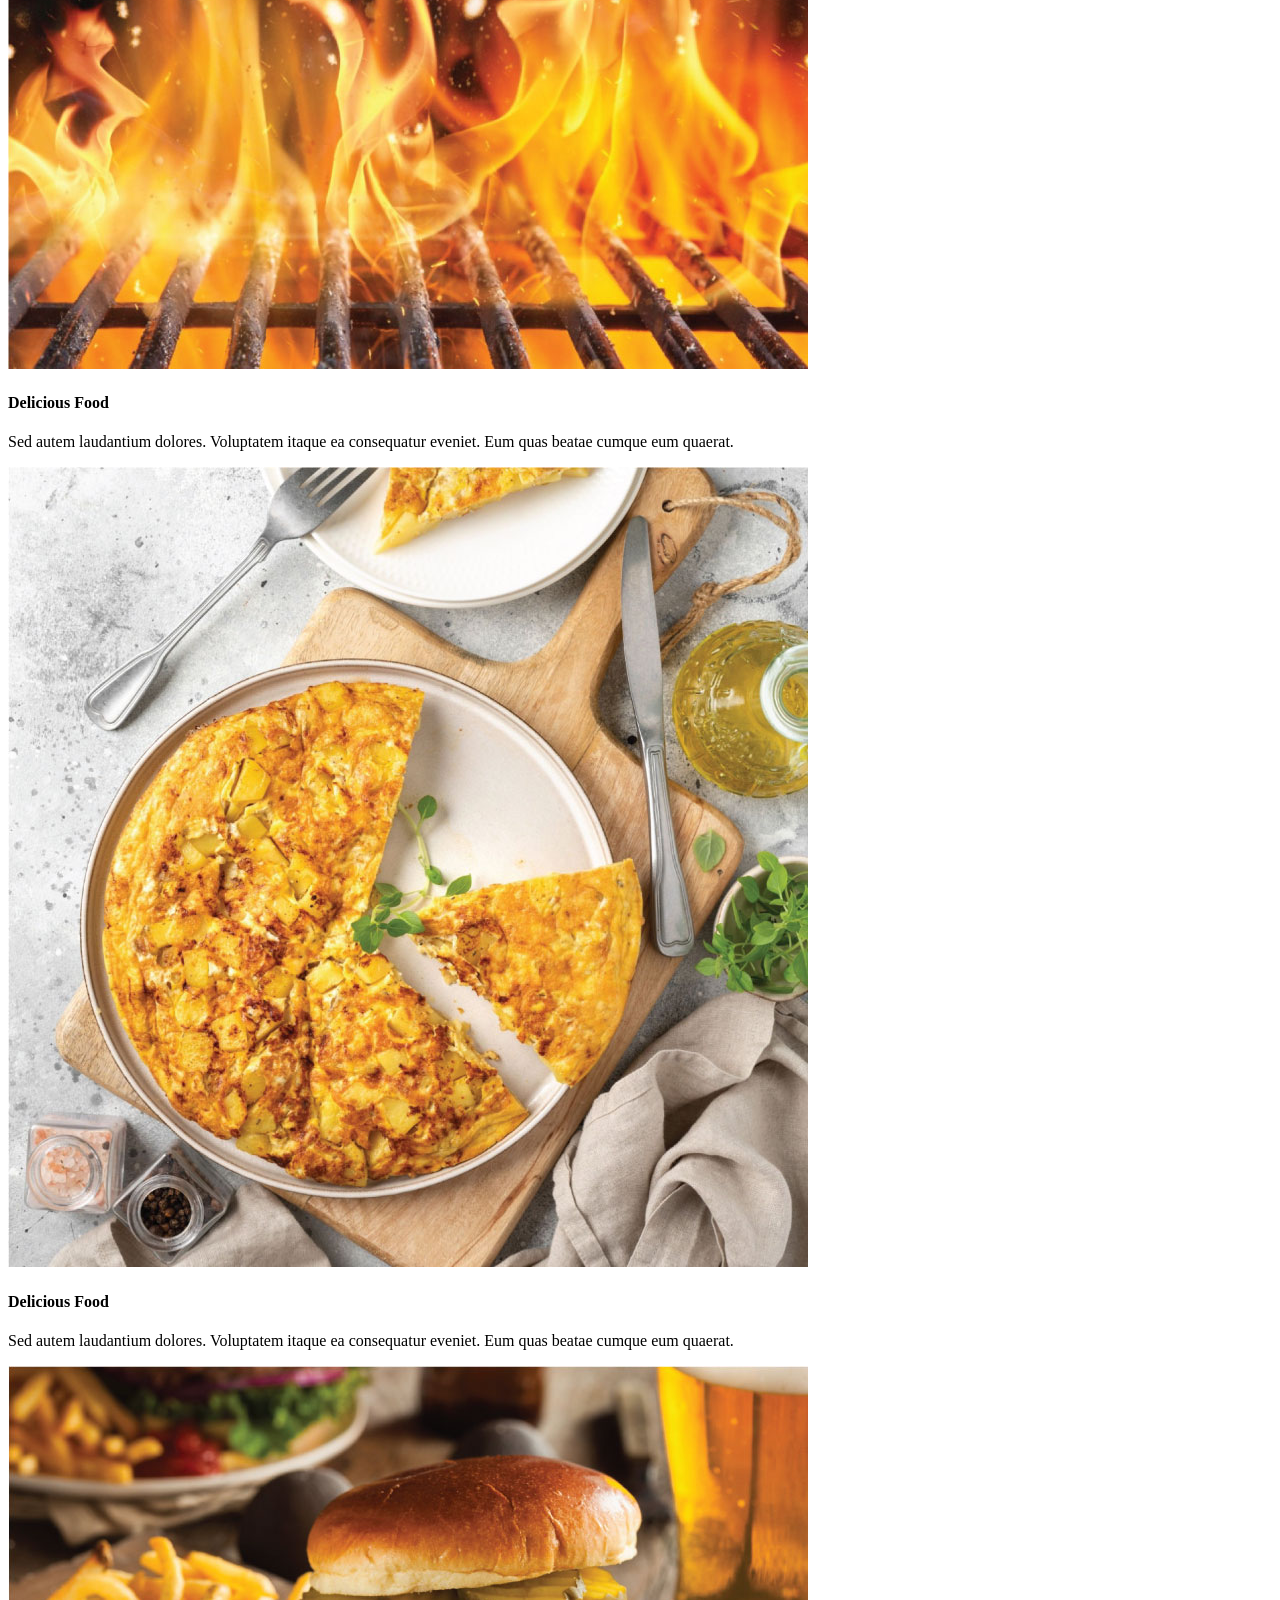
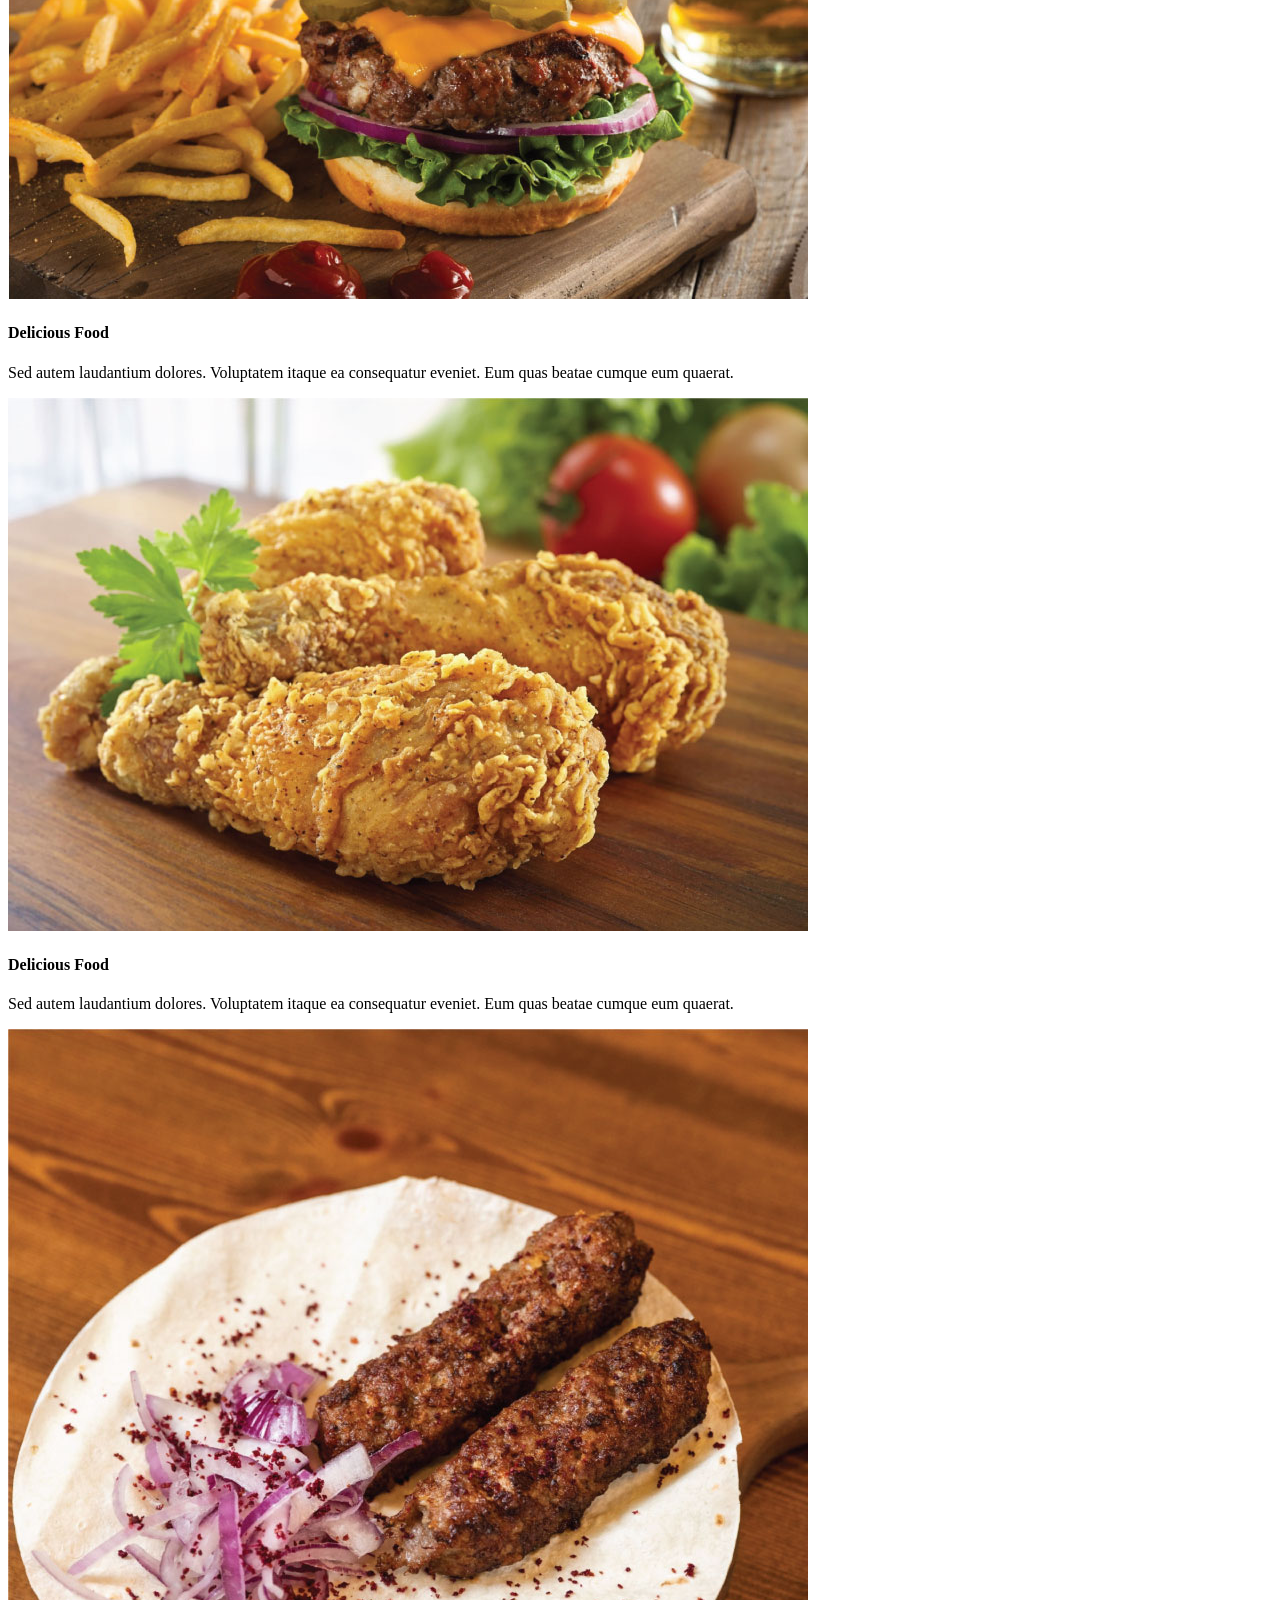
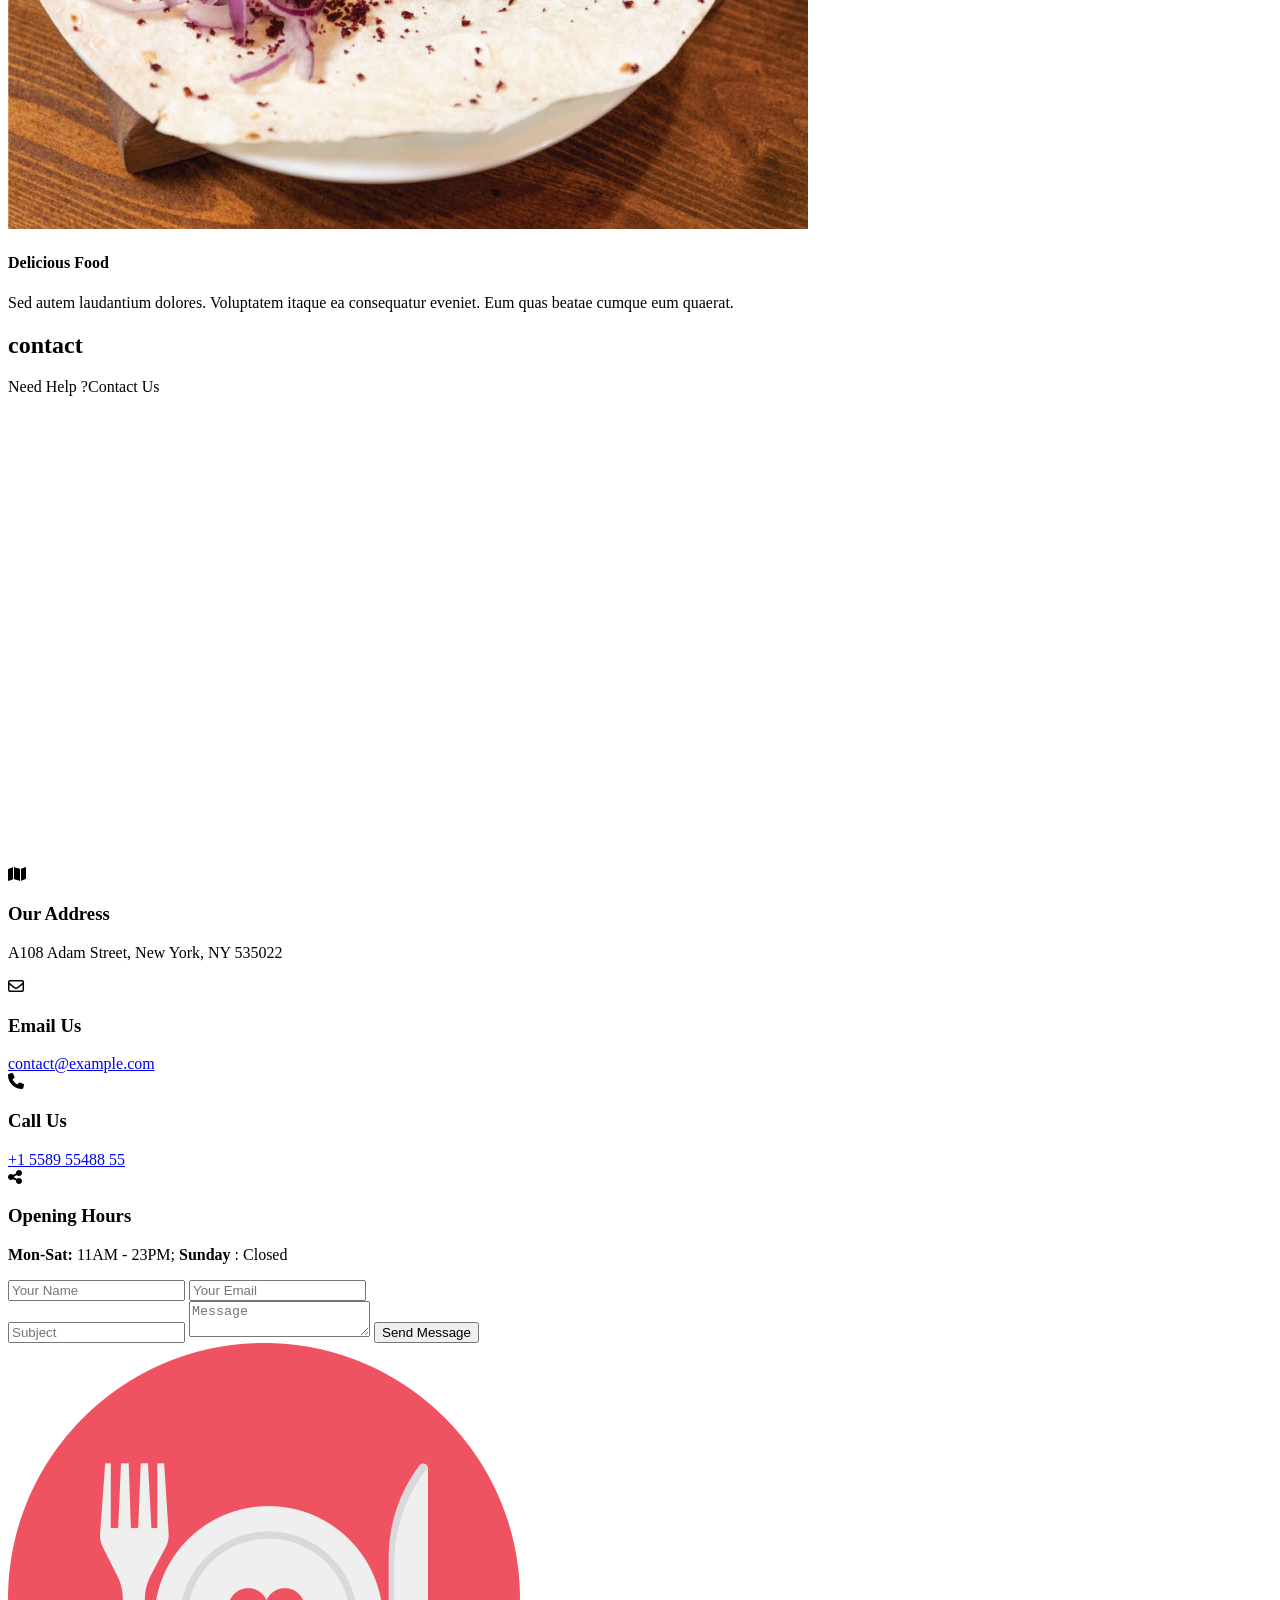
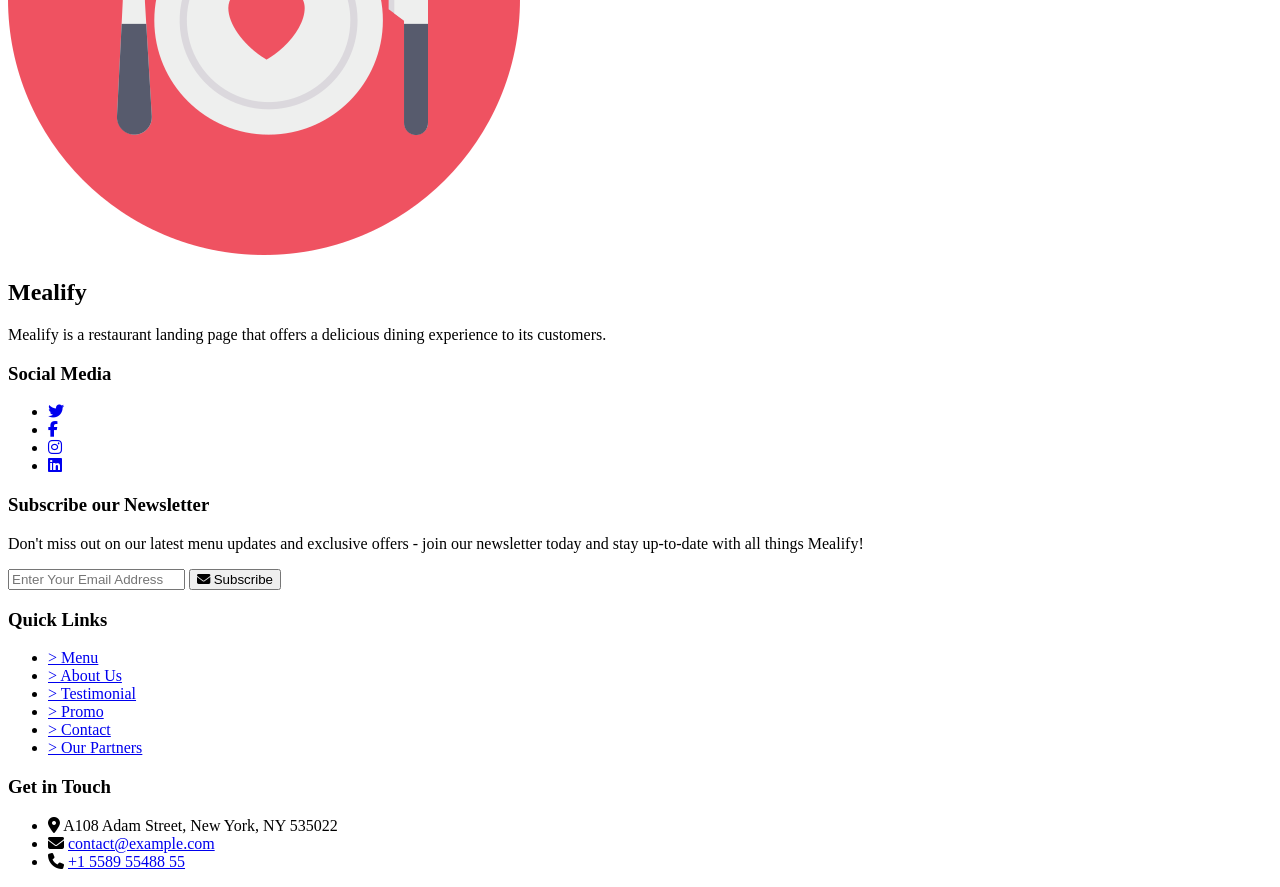
==== commit 9588156a: "Update index.html  >> main.css" ====
--- a/index.html
+++ b/index.html
@@ -12,7 +12,7 @@
     href="https://fonts.googleapis.com/css2?family=Amatic+SC:wght@400;700&family=Inter:wght@300;400;500;600;700;800&display=swap"
     rel="stylesheet"/>
                     <!-- css -->
-    <link rel="stylesheet" href="css/mealify.css">
+    <link rel="stylesheet" href="css/mian.css">
     <link rel="stylesheet" href="css/media.css">
     <title>mealify</title>
 </head>
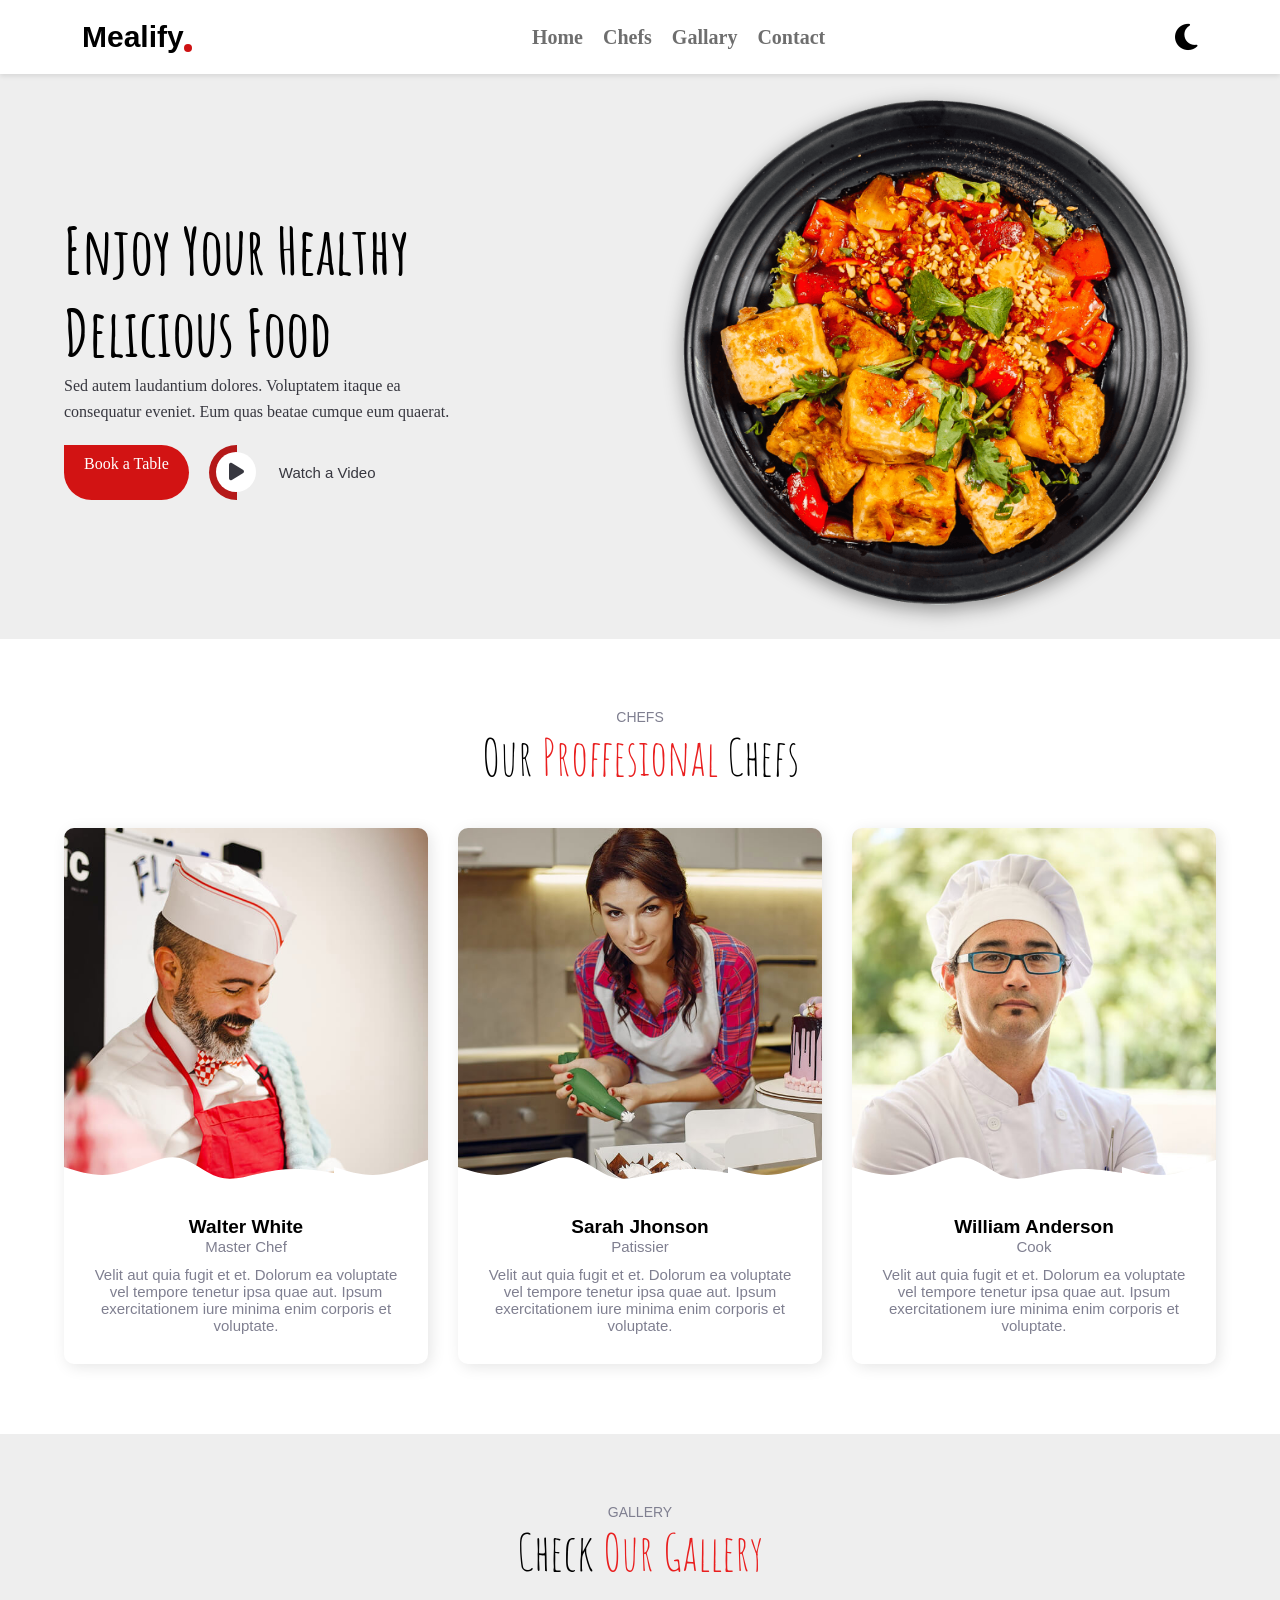
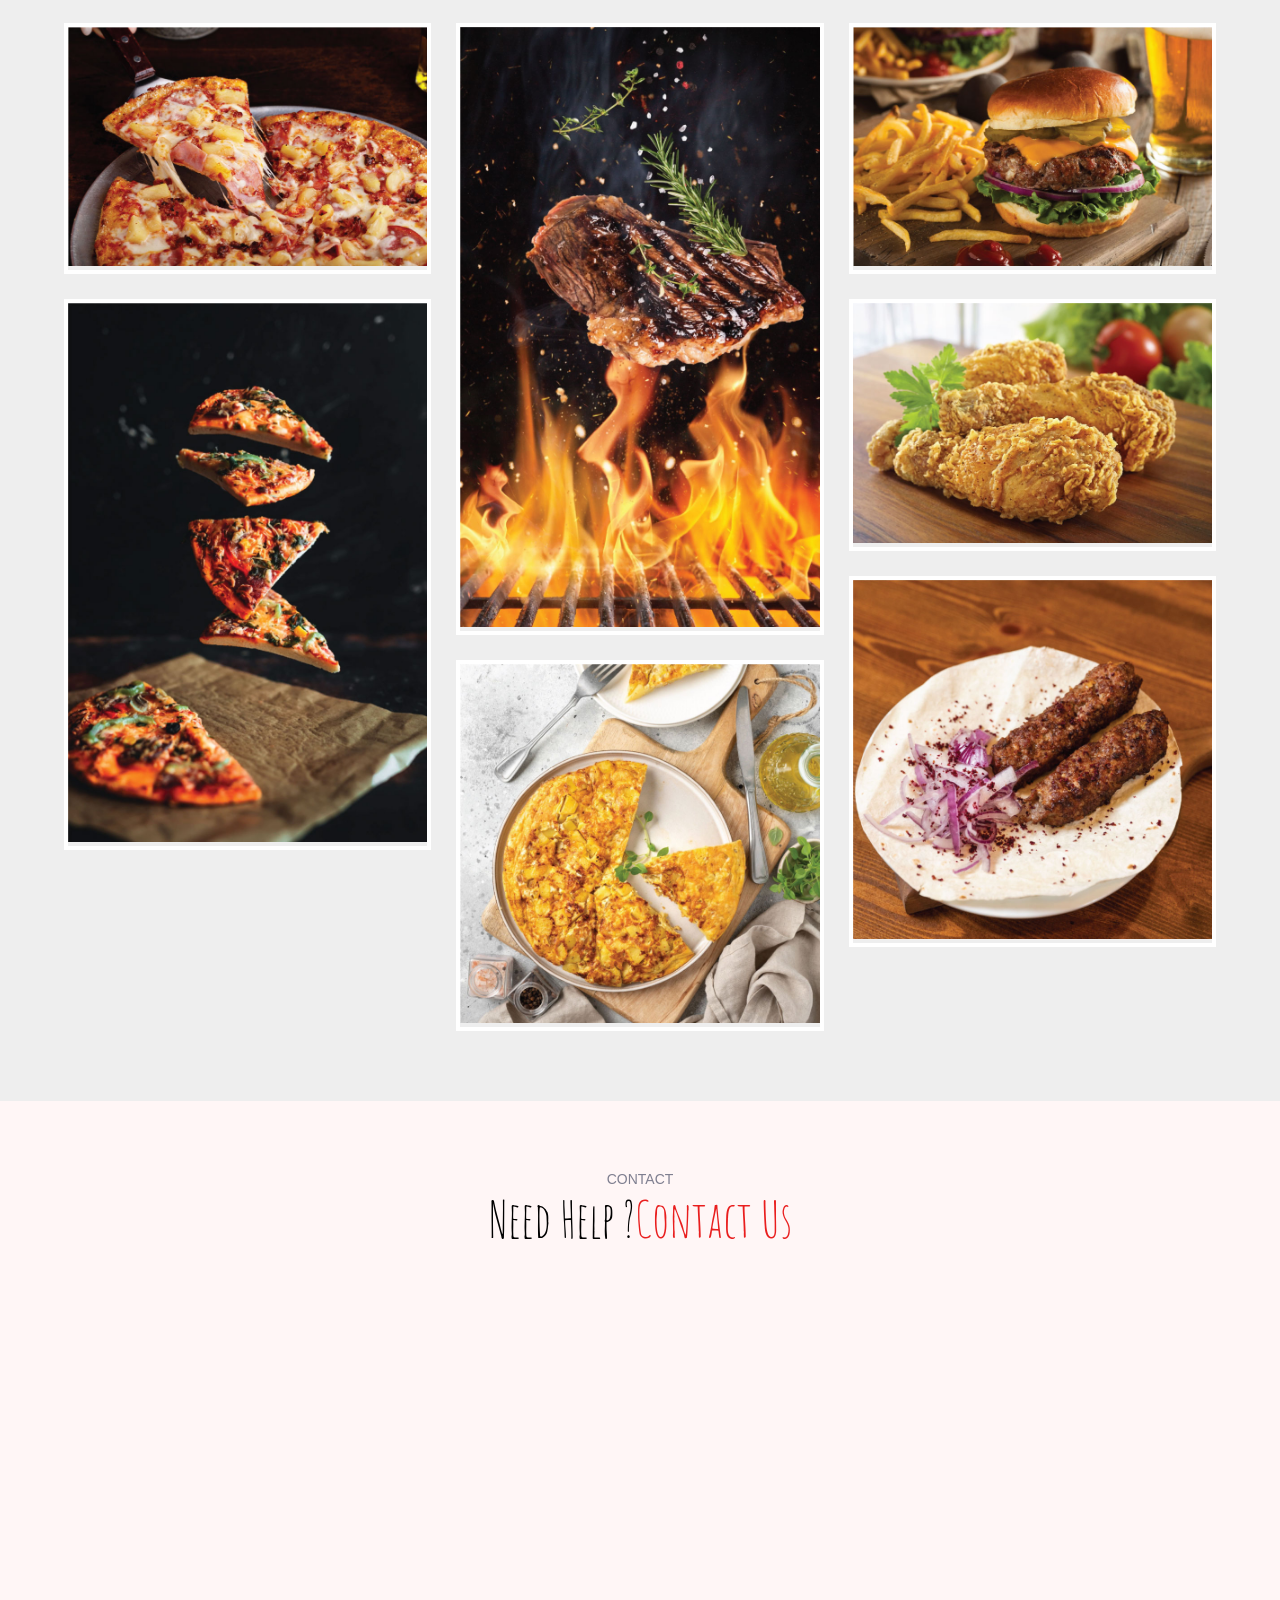
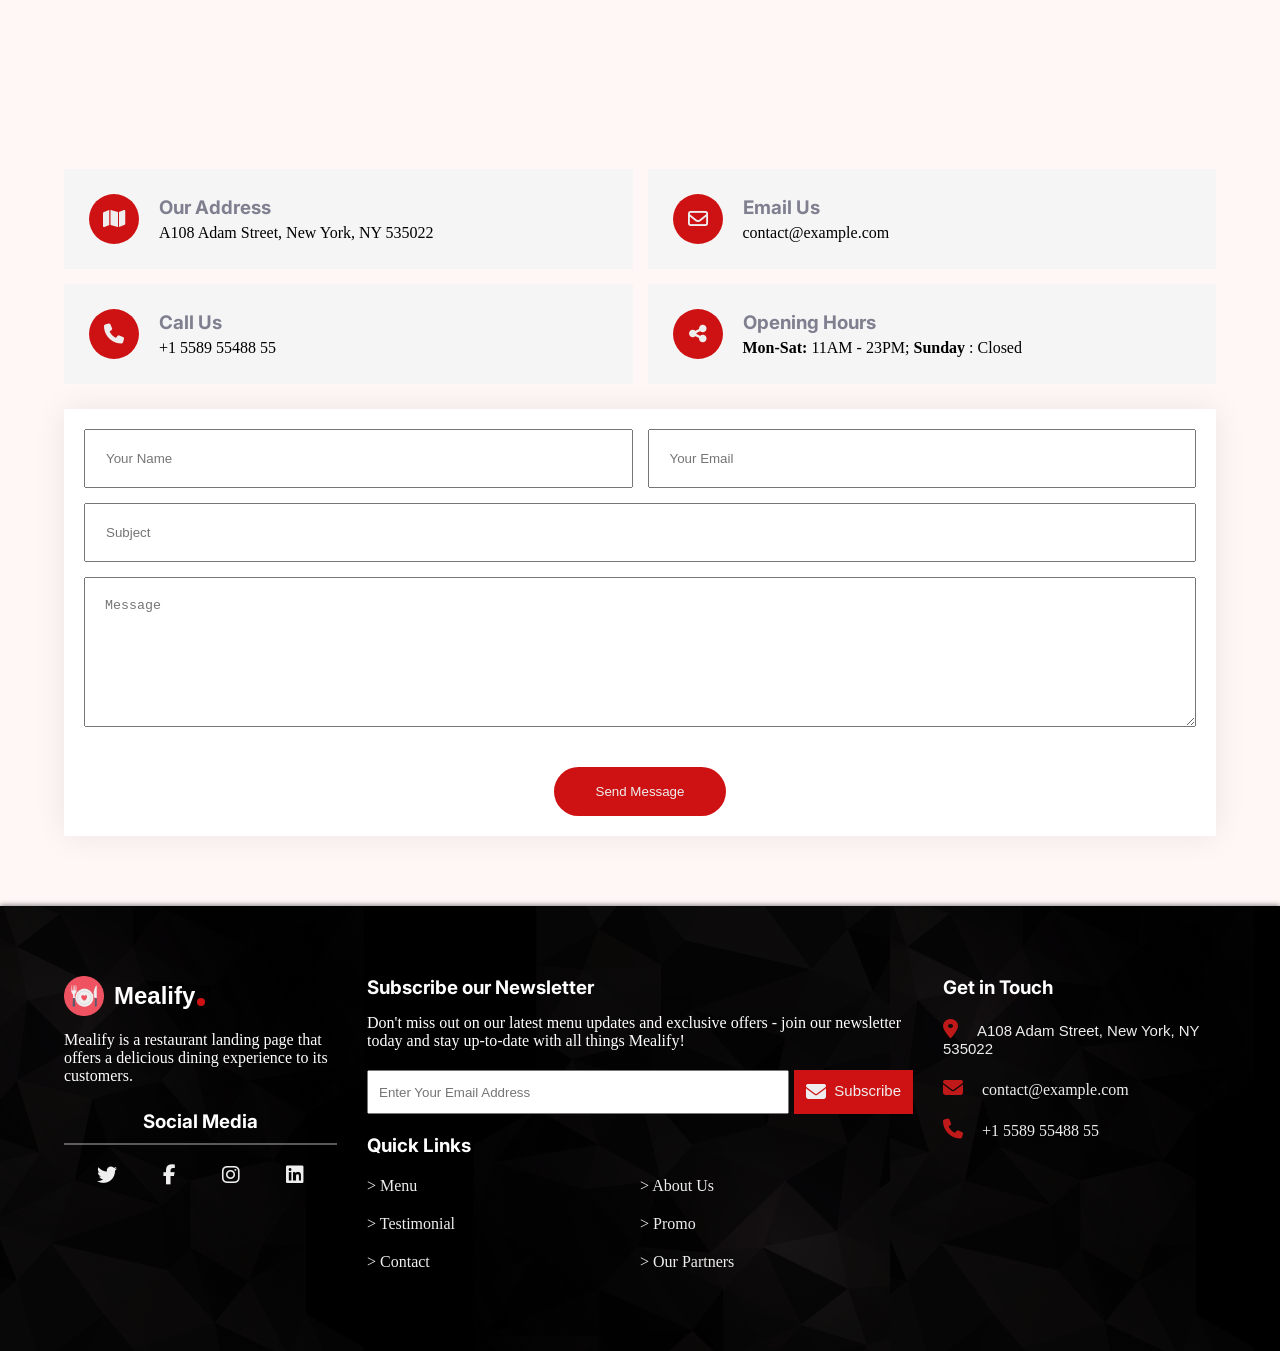
==== commit 0f50807d: "fix css link to main.css" ====
--- a/index.html
+++ b/index.html
@@ -1,398 +1,418 @@
 <!DOCTYPE html>
 <html lang="en">
-<head>
-    <meta charset="UTF-8">
-    <meta name="viewport" content="width=device-width, initial-scale=1.0">
-                    <!-- ont-awesome -->
-    <link rel="stylesheet" href="https://cdnjs.cloudflare.com/ajax/libs/font-awesome/6.6.0/css/all.min.css">
+  <head>
+    <meta charset="UTF-8" />
+    <meta name="viewport" content="width=device-width, initial-scale=1.0" />
+    <!-- ont-awesome -->
+    <link
+      rel="stylesheet"
+      href="https://cdnjs.cloudflare.com/ajax/libs/font-awesome/6.6.0/css/all.min.css"
+    />
     <!-- Google Fonts -->
     <link rel="preconnect" href="https://fonts.googleapis.com" />
     <link rel="preconnect" href="https://fonts.gstatic.com" crossorigin />
-    <link
-    href="https://fonts.googleapis.com/css2?family=Amatic+SC:wght@400;700&family=Inter:wght@300;400;500;600;700;800&display=swap"
+    <link href="https://fonts.googleapis.com/css2?family=Amatic+SC:wght@400;700&family=Inter:wght@300;400;500;600;700;800&display=swap"
     rel="stylesheet"/>
-                    <!-- css -->
-    <link rel="stylesheet" href="css/mian.css">
-    <link rel="stylesheet" href="css/media.css">
+    
+    <!-- css -->
+    <link rel="stylesheet" href="css/main.css" />
+    <link rel="stylesheet" href="css/media.css" />
+
     <title>mealify</title>
-</head>
-<body>
-    
-
-
-            <!-- header section -->
+  </head>
+  <body>
+    <!-- header section -->
     <div class="header">
-        <div class="container">
-            <div class="nav-logo">
-                <a href="#">
-                    Mealify
-                </a>
-            </div>
-
-            <div class="nav-links">
-                <ul>
-                    <li><a  href="#">Home</a></li>
-                    <li><a href="#">Chefs</a></li>
-                    <li><a href="#">Gallary</a></li>
-                    <li><a href="#">Contact</a></li>
-                </ul>
-                
-            </div>
-
-            <div class="nav-icons">
-                <a class="list" href="#">
-                    <i class="fa-solid fa-bars "></i>
-                </a>
-                <a href="#">
-                            <i class="fa-solid fa-moon"></i>
-                </a>
-            </div>
-        </div>
-    </div>
-
-        <!-- home section -->
+      <div class="container">
+        <div class="nav-logo">
+          <a href="#"> Mealify </a>
+        </div>
+
+        <div class="nav-links">
+          <ul>
+            <li><a href="#">Home</a></li>
+            <li><a href="#">Chefs</a></li>
+            <li><a href="#">Gallary</a></li>
+            <li><a href="#">Contact</a></li>
+          </ul>
+        </div>
+
+        <div class="nav-icons">
+          <a class="list" href="#">
+            <i class="fa-solid fa-bars"></i>
+          </a>
+          <a href="#">
+            <i class="fa-solid fa-moon"></i>
+          </a>
+        </div>
+      </div>
+    </div>
+
+    <!-- home section -->
     <div class="home">
-        <div class="container">
-
-                <div class="home-image lg-50 ">
-                    <img src="images/hero-img.png" alt="hero">
+      <div class="container">
+        <div class="home-image lg-50">
+          <img src="images/hero-img.png" alt="hero" />
+        </div>
+
+        <div class="home-content lg-50">
+          <h1>Enjoy Your Healthy</h1>
+          <h1>Delicious Food</h1>
+          <p>Sed autem laudantium dolores. Voluptatem itaque ea</p>
+          <p>consequatur eveniet. Eum quas beatae cumque eum quaerat.</p>
+
+          <div class="buttom">
+            <a href="#" class="book">Book a Table</a>
+            <div class="watch">
+              <div class="box">
+                <div class="circle">
+                  <i class="fa-solid fa-play"></i>
                 </div>
-
-            <div class="home-content lg-50">
-                <h1>Enjoy Your Healthy</h1>
-                <h1> Delicious Food</h1>
-                <p>Sed autem laudantium dolores. Voluptatem itaque ea </p>
-                <p> consequatur eveniet. Eum quas beatae cumque eum quaerat.</p>
-
-                <div class="buttom">
-                    <a href="#" class="book">Book a Table</a>
-                    <div class="watch">
-                        <div class="box">
-                            <div class="circle">
-                                <i class="fa-solid fa-play"></i>
-                            </div>
-                        </div>
-                        <span>Watch a Video</span>
-                    </div>
-                    
-                </div>
-            </div>
-                
-        </div>
-    </div>
-
-            <!--  chef section  -->
+              </div>
+              <span>Watch a Video</span>
+            </div>
+          </div>
+        </div>
+      </div>
+    </div>
+
+    <!--  chef section  -->
     <div class="chefs">
-        <div class="container">
-
-            <div class="text">
-                <h3>chefs</h3>
-                <p>Our <span>Proffesional</span> Chefs</p>
-            </div>
-
-            <div class="items">
-                <div class="item1 sm-100 md-50 lg-33">
-                    <div class="inner">
-                        <div class="item-image">
-                            <img src="images/chefs/chefs-1.jpg" alt="chefs">
-                        </div>
-                        <div class="item-content">
-                            <h3>Walter White</h3>
-                            <span>Master Chef</span>
-                            <p>Velit aut quia fugit et et. Dolorum ea voluptate vel tempore tenetur ipsa quae aut.
-                            Ipsum exercitationem iure minima enim corporis et voluptate.</p>
-                        </div>
-                    </div>
-                        
-                </div>
-                <div class="item1 sm-100 md-50 lg-33">
-                    <div class="inner">
-                        <div class="item-image">
-                            <img src="images/chefs/chefs-2.jpg" alt="chefs">
-                        </div>
-                        <div class="item-content">
-                            <h3>Sarah Jhonson</h3>
-                            <span>Patissier</span>
-                            <p>Velit aut quia fugit et et. Dolorum ea voluptate vel tempore tenetur ipsa quae aut.
-                            Ipsum exercitationem iure minima enim corporis et voluptate.</p>
-                        </div>
-                    </div>
-                        
-                </div>
-                <div class="item1 sm-100 md-50 lg-33">
-                    <div class="inner">
-                        <div class="item-image">
-                            <img src="images/chefs/chefs-3.jpg" alt="chefs">
-                        </div>
-                        <div class="item-content">
-                            <h3>William Anderson</h3>
-                            <span>Cook</span>
-                            <p>Velit aut quia fugit et et. Dolorum ea voluptate vel tempore tenetur ipsa quae aut.
-                            Ipsum exercitationem iure minima enim corporis et voluptate.</p>
-                        </div>
-                    </div>
-                        
-                </div>
-                
-            </div>
-            
-        </div>
-    </div>
-
-
-        <!-- gallery section -->
+      <div class="container">
+        <div class="text">
+          <h3>chefs</h3>
+          <p>Our <span>Proffesional</span> Chefs</p>
+        </div>
+
+        <div class="items">
+          <div class="item1 sm-100 md-50 lg-33">
+            <div class="inner">
+              <div class="item-image">
+                <img src="images/chefs/chefs-1.jpg" alt="chefs" />
+              </div>
+              <div class="item-content">
+                <h3>Walter White</h3>
+                <span>Master Chef</span>
+                <p>
+                  Velit aut quia fugit et et. Dolorum ea voluptate vel tempore
+                  tenetur ipsa quae aut. Ipsum exercitationem iure minima enim
+                  corporis et voluptate.
+                </p>
+              </div>
+            </div>
+          </div>
+          <div class="item1 sm-100 md-50 lg-33">
+            <div class="inner">
+              <div class="item-image">
+                <img src="images/chefs/chefs-2.jpg" alt="chefs" />
+              </div>
+              <div class="item-content">
+                <h3>Sarah Jhonson</h3>
+                <span>Patissier</span>
+                <p>
+                  Velit aut quia fugit et et. Dolorum ea voluptate vel tempore
+                  tenetur ipsa quae aut. Ipsum exercitationem iure minima enim
+                  corporis et voluptate.
+                </p>
+              </div>
+            </div>
+          </div>
+          <div class="item1 sm-100 md-50 lg-33">
+            <div class="inner">
+              <div class="item-image">
+                <img src="images/chefs/chefs-3.jpg" alt="chefs" />
+              </div>
+              <div class="item-content">
+                <h3>William Anderson</h3>
+                <span>Cook</span>
+                <p>
+                  Velit aut quia fugit et et. Dolorum ea voluptate vel tempore
+                  tenetur ipsa quae aut. Ipsum exercitationem iure minima enim
+                  corporis et voluptate.
+                </p>
+              </div>
+            </div>
+          </div>
+        </div>
+      </div>
+    </div>
+
+    <!-- gallery section -->
     <div class="gallery">
-        <div class="container">
-            <div class="gallery-text">
-                <h2>gallery</h2>
-                <p>Check <span>Our Gallery</span></p>
-            </div>
-            <div class="gallery-items">
-                <div class="item">
-                    <div class="gallery-image">
-                    <img src="images/gallery/meal-1.jpg" alt="meal">
-                    </div>
-                    <div class="gallery-over">
-                        <div class="gallery-layer">
-                            <h4>Delicious Food</h4>
-                            <p>Sed autem laudantium dolores. Voluptatem itaque ea consequatur eveniet. Eum quas beatae cumque eum quaerat.</p>
-                        </div>
-                    </div>
-                </div>
-                <div class="item">
-                    <div class="gallery-image">
-                    <img src="images/gallery/meal-4.jpg" alt="meal">
-                    </div>
-                    <div class="gallery-over">
-                        <div class="gallery-layer">
-                            <h4>Delicious Food</h4>
-                            <p>Sed autem laudantium dolores. Voluptatem itaque ea consequatur eveniet. Eum quas beatae cumque eum quaerat.</p>
-                        </div>
-                    </div>
-                </div>
-                <div class="item">
-                    <div class="gallery-image">
-                    <img src="images/gallery/meal-2.jpg" alt="meal">
-                    </div>
-                    <div class="gallery-over">
-                        <div class="gallery-layer">
-                            <h4>Delicious Food</h4>
-                            <p>Sed autem laudantium dolores. Voluptatem itaque ea consequatur eveniet. Eum quas beatae cumque eum quaerat.</p>
-                        </div>
-                    </div>
-                </div>
-                <div class="item">
-                    <div class="gallery-image">
-                    <img src="images/gallery/meal-7.jpg" alt="meal">
-                    </div>
-                    <div class="gallery-over">
-                        <div class="gallery-layer">
-                            <h4>Delicious Food</h4>
-                            <p>Sed autem laudantium dolores. Voluptatem itaque ea consequatur eveniet. Eum quas beatae cumque eum quaerat.</p>
-                        </div>
-                    </div>
-                </div>
-                <div class="item">
-                    <div class="gallery-image">
-                    <img src="images/gallery/meal-3.jpg" alt="meal">
-                    </div>
-                    <div class="gallery-over">
-                        <div class="gallery-layer">
-                            <h4>Delicious Food</h4>
-                            <p>Sed autem laudantium dolores. Voluptatem itaque ea consequatur eveniet. Eum quas beatae cumque eum quaerat.</p>
-                        </div>
-                    </div>
-                </div>
-                <div class="item">
-                    <div class="gallery-image">
-                    <img src="images/gallery/meal-5.jpg" alt="meal">
-                    </div>
-                    <div class="gallery-over">
-                        <div class="gallery-layer">
-                            <h4>Delicious Food</h4>
-                            <p>Sed autem laudantium dolores. Voluptatem itaque ea consequatur eveniet. Eum quas beatae cumque eum quaerat.</p>
-                        </div>
-                    </div>
-                </div>
-                <div class="item">
-                    <div class="gallery-image">
-                    <img src="images/gallery/meal-6.jpg" alt="meal">
-                    </div>
-                    <div class="gallery-over">
-                        <div class="gallery-layer">
-                            <h4>Delicious Food</h4>
-                            <p>Sed autem laudantium dolores. Voluptatem itaque ea consequatur eveniet. Eum quas beatae cumque eum quaerat.</p>
-                        </div>
-                    </div>
-                </div>
-            </div>
-        </div>
-    </div>
-
-            <!--contact section -->
+      <div class="container">
+        <div class="gallery-text">
+          <h2>gallery</h2>
+          <p>Check <span>Our Gallery</span></p>
+        </div>
+        <div class="gallery-items">
+          <div class="item">
+            <div class="gallery-image">
+              <img src="images/gallery/meal-1.jpg" alt="meal" />
+            </div>
+            <div class="gallery-over">
+              <div class="gallery-layer">
+                <h4>Delicious Food</h4>
+                <p>
+                  Sed autem laudantium dolores. Voluptatem itaque ea consequatur
+                  eveniet. Eum quas beatae cumque eum quaerat.
+                </p>
+              </div>
+            </div>
+          </div>
+          <div class="item">
+            <div class="gallery-image">
+              <img src="images/gallery/meal-4.jpg" alt="meal" />
+            </div>
+            <div class="gallery-over">
+              <div class="gallery-layer">
+                <h4>Delicious Food</h4>
+                <p>
+                  Sed autem laudantium dolores. Voluptatem itaque ea consequatur
+                  eveniet. Eum quas beatae cumque eum quaerat.
+                </p>
+              </div>
+            </div>
+          </div>
+          <div class="item">
+            <div class="gallery-image">
+              <img src="images/gallery/meal-2.jpg" alt="meal" />
+            </div>
+            <div class="gallery-over">
+              <div class="gallery-layer">
+                <h4>Delicious Food</h4>
+                <p>
+                  Sed autem laudantium dolores. Voluptatem itaque ea consequatur
+                  eveniet. Eum quas beatae cumque eum quaerat.
+                </p>
+              </div>
+            </div>
+          </div>
+          <div class="item">
+            <div class="gallery-image">
+              <img src="images/gallery/meal-7.jpg" alt="meal" />
+            </div>
+            <div class="gallery-over">
+              <div class="gallery-layer">
+                <h4>Delicious Food</h4>
+                <p>
+                  Sed autem laudantium dolores. Voluptatem itaque ea consequatur
+                  eveniet. Eum quas beatae cumque eum quaerat.
+                </p>
+              </div>
+            </div>
+          </div>
+          <div class="item">
+            <div class="gallery-image">
+              <img src="images/gallery/meal-3.jpg" alt="meal" />
+            </div>
+            <div class="gallery-over">
+              <div class="gallery-layer">
+                <h4>Delicious Food</h4>
+                <p>
+                  Sed autem laudantium dolores. Voluptatem itaque ea consequatur
+                  eveniet. Eum quas beatae cumque eum quaerat.
+                </p>
+              </div>
+            </div>
+          </div>
+          <div class="item">
+            <div class="gallery-image">
+              <img src="images/gallery/meal-5.jpg" alt="meal" />
+            </div>
+            <div class="gallery-over">
+              <div class="gallery-layer">
+                <h4>Delicious Food</h4>
+                <p>
+                  Sed autem laudantium dolores. Voluptatem itaque ea consequatur
+                  eveniet. Eum quas beatae cumque eum quaerat.
+                </p>
+              </div>
+            </div>
+          </div>
+          <div class="item">
+            <div class="gallery-image">
+              <img src="images/gallery/meal-6.jpg" alt="meal" />
+            </div>
+            <div class="gallery-over">
+              <div class="gallery-layer">
+                <h4>Delicious Food</h4>
+                <p>
+                  Sed autem laudantium dolores. Voluptatem itaque ea consequatur
+                  eveniet. Eum quas beatae cumque eum quaerat.
+                </p>
+              </div>
+            </div>
+          </div>
+        </div>
+      </div>
+    </div>
+
+    <!--contact section -->
     <div class="contact">
-        <div class="container">
-            <div class="contact-text">
-                <h2>contact</h2>
-                <p>Need Help ?<span>Contact Us</span></p>
-            </div>
-            <iframe src="https://www.google.com/maps/embed?pb=!1m18!1m12!1m3!1d3454.0312025301346!2d31.20187436230594!3d30.035962675032174!2m3!1f0!2f0!3f0!3m2!1i1024!2i768!4f13.1!3m3!1m2!1s0x145846c9306e97af%3A0x5315ebf6378470c0!2sRoute!5e0!3m2!1sar!2seg!4v1756713281323!5m2!1sar!2seg" width="600" height="450" style="border:0;" allowfullscreen="" loading="lazy" referrerpolicy="no-referrer-when-downgrade">
-
-            </iframe>
-
-            <div class="details">
-                <div class="address">
-                    <div class="icon">
-                        <i class="fa-solid fa-map"></i>
-                    </div>
-                    <div class="address-content">
-                        <h3>Our Address</h3>
-                        <p>A108 Adam Street, New York, NY 535022</p>
-                    </div>
-                </div>
-                <div class="address">
-                    <div class="icon">
-                        <i class="fa-regular fa-envelope"></i>
-                    </div>
-                    <div class="address-content">
-                        <h3>Email Us</h3>
-                        <a href="mailto:contact@example.com">contact@example.com </a>
-                    </div>
-                </div>
-                <div class="address">
-                    <div class="icon">
-                        <i class="fa-solid fa-phone"></i>
-                    </div>
-                    <div class="address-content">
-                        <h3>Call Us</h3>
-                        <a href="tel:+1 5589 55488 55">+1 5589 55488 55 </a>
-                    </div>
-                </div>
-                <div class="address">
-                    <div class="icon">
-                        <i class="fa-solid fa-share-nodes"></i>
-                    </div>
-                    <div class="address-content">
-                        <h3>Opening Hours</h3>
-                        <p>
-                            <strong>Mon-Sat:</strong> 11AM - 23PM; <strong>Sunday</strong> :
-                            Closed
-                        </p>
-                    </div>
-                </div>
-            </div>
-
-            <form>
-                <div class="input-group">
-                    <input type="text" placeholder="Your Name" name="name" />
-                    <input type="email" placeholder="Your Email" name="email" />
-                </div>
-                <input type="text" placeholder="Subject" name="subject" />
-                <textarea placeholder="Message" name="message"></textarea>
-                <button class="btn btn-main" type="submit">Send Message</button>
-            </form>
-
-        </div>
-    </div>
-
-            <!-- footer section -->
+      <div class="container">
+        <div class="contact-text">
+          <h2>contact</h2>
+          <p>Need Help ?<span>Contact Us</span></p>
+        </div>
+        <iframe
+          src="https://www.google.com/maps/embed?pb=!1m18!1m12!1m3!1d3454.0312025301346!2d31.20187436230594!3d30.035962675032174!2m3!1f0!2f0!3f0!3m2!1i1024!2i768!4f13.1!3m3!1m2!1s0x145846c9306e97af%3A0x5315ebf6378470c0!2sRoute!5e0!3m2!1sar!2seg!4v1756713281323!5m2!1sar!2seg"
+          width="600"
+          height="450"
+          style="border: 0"
+          allowfullscreen=""
+          loading="lazy"
+          referrerpolicy="no-referrer-when-downgrade"
+        >
+        </iframe>
+
+        <div class="details">
+          <div class="address">
+            <div class="icon">
+              <i class="fa-solid fa-map"></i>
+            </div>
+            <div class="address-content">
+              <h3>Our Address</h3>
+              <p>A108 Adam Street, New York, NY 535022</p>
+            </div>
+          </div>
+          <div class="address">
+            <div class="icon">
+              <i class="fa-regular fa-envelope"></i>
+            </div>
+            <div class="address-content">
+              <h3>Email Us</h3>
+              <a href="mailto:contact@example.com">contact@example.com </a>
+            </div>
+          </div>
+          <div class="address">
+            <div class="icon">
+              <i class="fa-solid fa-phone"></i>
+            </div>
+            <div class="address-content">
+              <h3>Call Us</h3>
+              <a href="tel:+1 5589 55488 55">+1 5589 55488 55 </a>
+            </div>
+          </div>
+          <div class="address">
+            <div class="icon">
+              <i class="fa-solid fa-share-nodes"></i>
+            </div>
+            <div class="address-content">
+              <h3>Opening Hours</h3>
+              <p>
+                <strong>Mon-Sat:</strong> 11AM - 23PM; <strong>Sunday</strong> :
+                Closed
+              </p>
+            </div>
+          </div>
+        </div>
+
+        <form>
+          <div class="input-group">
+            <input type="text" placeholder="Your Name" name="name" />
+            <input type="email" placeholder="Your Email" name="email" />
+          </div>
+          <input type="text" placeholder="Subject" name="subject" />
+          <textarea placeholder="Message" name="message"></textarea>
+          <button class="btn btn-main" type="submit">Send Message</button>
+        </form>
+      </div>
+    </div>
+
+    <!-- footer section -->
     <div class="footer">
-        <div class="container">
-            <div class="mealify">
-                <div class="logo">
-                    <img src="images/favicon.png" alt="favicon">
-                    <h2>Mealify</h2>
-                </div>
-                <p>Mealify is a restaurant landing page that offers a delicious dining
-            experience to its customers.</p>
-            <h3>
-                Social Media
-            </h3>
-            <ul>
-                <li>
-                    <a href="#">
-                        <i class="fa-brands fa-twitter"></i>
-                    </a>
-                </li>
-                <li>
-                    <a href="#">
-                        <i class="fa-brands fa-facebook-f"></i>
-                    </a>
-                </li>
-                <li>
-                    <a href="#">
-                        <i class="fa-brands fa-instagram"></i>
-                    </a>
-                </li>
-                <li>
-                    <a href="#">
-                        <i class="fa-brands fa-linkedin"></i>
-                    </a>
-                </li>
-                
-                
-            </ul>
-            </div>
-            <div class="Subscribe">
-                <h3>Subscribe our Newsletter</h3>
-                <p>
-                Don't miss out on our latest menu updates and exclusive offers -
-                join our newsletter today and stay up-to-date with all things
-                Mealify!
-                </p>
-
-                <div class="group">
-                    <input type="email" placeholder="Enter Your Email Address" />
-                    <button class="btn btn-main">
-                        <i class="fa-solid fa-envelope"></i>  Subscribe
-                    </button>
-                </div>
-                <div class="links">
-                    <h3>Quick Links</h3>
-                    <div class="link-ul">
-                        <ul>
-                            <li>
-                                <a href="#">> Menu</a>
-                            </li>
-                            <li>
-                                <a href="#">> About Us</a>
-                            </li>
-                            <li>
-                                <a href="#">> Testimonial</a>
-                            </li>
-                            <li>
-                                <a href="#">> Promo</a>
-                            </li>
-                            <li>
-                                <a href="#">> Contact</a>
-                            </li>
-                            <li>
-                                <a href="#">> Our Partners</a>
-                            </li>
-                        </ul>
-                    </div>
-                </div>
-            </div>
-            <div class="touch">
-                <h3>
-                    Get in Touch
-                </h3>
-                <ul>
-                    <li>
-                        <i class="fa-solid fa-location-dot"></i>
-                        <span>A108 Adam Street, New York, NY 535022 </span>
-                    </li>
-                    <li>
-                        <i class="fa-solid fa-envelope"></i>
-                        <a href="#">contact@example.com</a>
-                    </li>
-                    <li>
-                        <i class="fa-solid fa-phone"></i>
-                        <a href="#">+1 5589 55488 55</a>
-                    </li>
-                </ul>
-            </div>
-        </div>
-    </div>
-</body>
+      <div class="container">
+        <div class="mealify">
+          <div class="logo">
+            <img src="images/favicon.png" alt="favicon" />
+            <h2>Mealify</h2>
+          </div>
+          <p>
+            Mealify is a restaurant landing page that offers a delicious dining
+            experience to its customers.
+          </p>
+          <h3>Social Media</h3>
+          <ul>
+            <li>
+              <a href="#">
+                <i class="fa-brands fa-twitter"></i>
+              </a>
+            </li>
+            <li>
+              <a href="#">
+                <i class="fa-brands fa-facebook-f"></i>
+              </a>
+            </li>
+            <li>
+              <a href="#">
+                <i class="fa-brands fa-instagram"></i>
+              </a>
+            </li>
+            <li>
+              <a href="#">
+                <i class="fa-brands fa-linkedin"></i>
+              </a>
+            </li>
+          </ul>
+        </div>
+        <div class="Subscribe">
+          <h3>Subscribe our Newsletter</h3>
+          <p>
+            Don't miss out on our latest menu updates and exclusive offers -
+            join our newsletter today and stay up-to-date with all things
+            Mealify!
+          </p>
+
+          <div class="group">
+            <input type="email" placeholder="Enter Your Email Address" />
+            <button class="btn btn-main">
+              <i class="fa-solid fa-envelope"></i> Subscribe
+            </button>
+          </div>
+          <div class="links">
+            <h3>Quick Links</h3>
+            <div class="link-ul">
+              <ul>
+                <li>
+                  <a href="#">> Menu</a>
+                </li>
+                <li>
+                  <a href="#">> About Us</a>
+                </li>
+                <li>
+                  <a href="#">> Testimonial</a>
+                </li>
+                <li>
+                  <a href="#">> Promo</a>
+                </li>
+                <li>
+                  <a href="#">> Contact</a>
+                </li>
+                <li>
+                  <a href="#">> Our Partners</a>
+                </li>
+              </ul>
+            </div>
+          </div>
+        </div>
+        <div class="touch">
+          <h3>Get in Touch</h3>
+          <ul>
+            <li>
+              <i class="fa-solid fa-location-dot"></i>
+              <span>A108 Adam Street, New York, NY 535022 </span>
+            </li>
+            <li>
+              <i class="fa-solid fa-envelope"></i>
+              <a href="#">contact@example.com</a>
+            </li>
+            <li>
+              <i class="fa-solid fa-phone"></i>
+              <a href="#">+1 5589 55488 55</a>
+            </li>
+          </ul>
+        </div>
+      </div>
+    </div>
+  </body>
 </html>
--- a/css/main.css
+++ b/css/main.css
@@ -0,0 +1,829 @@
+*,::after , ::before
+{
+    box-sizing: border-box;
+    padding: 0;
+    margin: 0;
+}
+
+
+body
+{
+    margin: 0;
+}
+a
+{
+    color: black;
+    text-decoration: none;
+}
+i
+{
+    font-size: 20px;
+}
+ul
+{
+    list-style: none;
+}
+
+h1   
+{
+    margin: 0;
+    font-family: "Amatic SC", sans-serif;
+    
+}
+
+.container
+{
+    margin: auto;
+    width: 90%;
+}
+
+
+
+
+/* home section */
+.home 
+{
+    background-color: #EEEEEE;
+    padding-top: 100px;
+    padding-bottom: 30px;
+    
+}
+.home .container
+{
+    text-align: center;
+    
+}
+.home-image img
+{
+    width: 90%;
+    /* box-shadow بيترسم حوالين البوكس (الـ div نفسه أو العنصر ككل).
+drop-shadow بيتطبق على المحتوى نفسه (زي الصورة) */
+    filter: drop-shadow(0 5px 10px rgba(0, 0, 0, 0.4));
+
+}
+
+.home .home-content h1{
+    font-size: 65px;
+    
+
+}
+.home .home-content p{
+    font-size: 16px;
+    line-height: 26px;
+    color: #37373f;
+}
+.home-content .buttom
+{
+    margin-top: 20px;
+    display: flex;
+    justify-content: center;
+    column-gap: 20px;
+    
+}
+.buttom .book
+{
+    background: linear-gradient(90deg , rgb(210,19,19) 0% 100% );
+    color: #fff;
+    padding: 10px 20px;
+    border-radius: 0px 100vh 100vh;
+}
+.buttom .book:hover
+{
+    background: linear-gradient(90deg , #bf1919 0% 100% );
+}
+
+
+
+.watch {
+    display: flex;
+    align-items: center;
+    gap: 15px;
+    cursor: pointer;
+}
+.watch .box {
+    display: flex;
+    justify-content: center;
+    align-items: center;
+    width: 55px;
+    height: 55px;
+    background: linear-gradient(90deg, #b51919 0% 50%, transparent 50% 100%);
+    border-radius: 50%;
+    transition: 0.3s;
+}
+.watch .circle {
+    display: flex;
+    justify-content: center;
+    align-items: center;
+    width: 40px;
+    height: 40px;
+    background-color: #ffffff;
+    border-radius: 50%;
+    transition: 0.3s;
+}
+.watch span {
+    font-family: 'Franklin Gothic Medium', 'Arial Narrow', Arial, sans-serif;
+}
+.watch i,
+.watch span {
+    color: #37373f;
+    transition: 0.3s;
+}
+.watch:hover i,
+.watch:hover span {
+    color: #b51919;
+}
+
+.home .home-image  img:hover{
+    animation: vibrate 0.5s infinite;
+}
+
+@keyframes vibrate {
+    0% {
+        transform: translate(0);
+    }
+    20% {
+        transform: translate(-2px, 2px) rotate(-1deg);
+    }
+    40% {
+        transform: translate(-2px, -2px) rotate(1deg);
+    }
+    60% {
+        transform: translate(2px, 2px) rotate(0deg);
+    }
+    80% {
+        transform: translate(2px, -2px) rotate(1deg);
+    }
+    100% {
+        transform: translate(0) rotate(-1deg);
+    }
+}
+
+
+@media (min-width: 992px) {
+    
+    .home .container{
+        display: flex;
+        flex-direction: row-reverse;
+
+        align-items: center;
+        column-gap: 30px;
+    }
+
+    .home .home-content
+    {
+        text-align: start;
+    }
+
+    .home .home-content .buttom
+    {
+        margin-top: 20px;
+        display: flex;
+        justify-content: start;
+        column-gap: 20px;
+    }
+
+
+}
+
+
+
+        /* header section */
+
+.header{
+    padding: 20px;
+    position: fixed;   
+    top: 0;            
+    left: 0;          
+    width: 100%;       
+    background: #fff;  
+    z-index: 99999;    
+    box-shadow: 0 2px 5px rgba(0,0,0,0.1);
+}
+.header .container
+{
+    display: flex;
+    flex-wrap: wrap;
+    justify-content: space-between;
+    align-items: center;
+    
+}
+.header .container ul{
+    display: none;
+}
+.header .nav-logo
+{
+    font-size: 30px;
+    font-weight: 700;
+    font-family: "Open Sans", sans-serif;
+    
+}
+.header .nav-logo a::after{
+    content: "";
+    display: inline-block;
+    width: 8px;   
+    height: 8px;
+    background: #CE1213; 
+    border-radius: 50%;  
+    margin-left: -8px;    
+    margin-bottom: -5px;
+}
+.header .nav-icons i
+{
+    font-size: 30px;
+    padding-left: 10px;
+}
+
+
+@media  (min-width: 1200px) {
+    .header .container ul{
+        display: flex;
+        column-gap: 20px;
+        align-items: center;
+    }
+    .header .container ul a{
+        font-size: 20px;
+        font-weight: 600;
+        color: #00000091;
+        transition: 0.5s;
+        position: relative;
+    }
+
+    .header .container ul li{
+        transition: 0.5s;
+    }
+    .header .container ul li:hover a {
+        color: #000;
+    }
+
+    .header .nav-icons .list
+    {
+        display: none;
+    }
+    .header .container ul a::before{
+        content: '';
+        position: absolute;
+        bottom: -5px;
+        left: 0;
+        height: 2px;
+        width: 0;
+        background-color: #CE1213;
+        transition: all 0.5s;
+    }
+    .header .container ul li a:hover::before{
+        width: 100%;   
+        transition: 0.5s;
+    }
+
+}
+
+
+
+        /* chefs section */
+
+.chefs .container
+{
+    padding: 70px 0px;
+    
+}
+.chefs .container .text
+{
+    padding-bottom: 20px;
+    text-align: center;
+    
+}
+.chefs .container .text h3
+{
+    text-transform: uppercase;
+    font-family: "Open Sans", sans-serif;
+
+}
+.chefs .container .text p
+{
+    font-size: 50px;
+    margin-bottom: 20px;
+    font-family: "Amatic SC", sans-serif;
+    
+}
+.chefs .container .text span
+{
+    font-size: 50px;
+    color: #e91e1e;
+    font-family: "Amatic SC", sans-serif;
+}
+.chefs .container  h3
+{
+    font-size: 14px;
+    font-weight: 400;
+    color:  rgb(127, 127, 144);
+}
+
+.chefs .container .items 
+{
+    
+    display: flex;
+    flex-wrap: wrap;
+    gap: 30px;
+    
+}
+/* mobile first */
+.chefs .container .items .item1
+{
+    width: 100%;
+    text-align: center;
+    position: relative;
+
+}
+
+
+.chefs .container .items .item1 .item-image img
+{
+    width: 100%;
+
+}
+.chefs .container .items .item1 .item-image
+{
+    position: relative;
+}
+
+.chefs .container .items .item1 .item-image::before
+{
+    content: "";
+    position: absolute;
+    bottom: -1px;
+    left: 0;
+    background-image: url(../images/team-shape.svg);
+    background-repeat: repeat-x;
+    width: 100%;
+    height:60px;
+}
+.chefs .container .items .item1 .inner
+{
+
+    box-shadow: 3px 3px 15px 0px rgba(0, 0, 0, 0.1);
+    border-radius: 10px;
+    overflow: hidden;
+    position: relative;
+    transition: transform 0.4s ease, box-shadow 0.4s ease;
+
+}
+.chefs .container .items .item1 .inner:hover 
+{
+    transform: scale(1.05);
+    box-shadow: 5px 8px 20px rgba(0, 0, 0, 0.2);
+}
+
+
+.chefs .container .items .item1 .inner .item-content
+{
+    padding: 20px;
+}
+.chefs .container .items .item1 .inner .item-content h3
+{
+    font-size: 19px;
+    font-weight: 700;
+    font-family: sans-serif;
+    color: #000;
+}
+.chefs .container .items .item1 .inner .item-content p ,span
+{
+    font-size: 15px;
+    font-weight: 400;
+    font-family: "Open Sans", sans-serif;
+    color: rgb(127, 127, 144);
+    margin: 10px 0px;
+}
+
+
+
+@media (min-width: 768px) {
+.chefs .container .items .item1.md-50 {
+    width: calc(50% - 15px);
+    
+}
+
+}
+
+@media (min-width: 1024px) {
+.chefs .container .items .item1.lg-33 {
+    width: calc(33.333% - 20px);
+}
+}
+
+
+
+        /* gallery section */
+
+.gallery
+{
+    background-color:#EEEEEE;
+    padding: 70px 0px;
+}
+.gallery .gallery-text
+{
+    text-align: center;
+    padding-bottom: 20px;
+}
+.gallery .gallery-text h2
+{
+    text-transform: uppercase;
+    font-family: "Open Sans", sans-serif;
+    font-size: 14px;
+    font-weight: 400;
+    color:  rgb(127, 127, 144);
+}
+.gallery .gallery-text p
+{
+    font-size: 50px;
+    margin-bottom: 20px;
+    font-family: "Amatic SC", sans-serif
+}
+.gallery .gallery-text span
+{
+    font-size: 50px;
+    color: #e91e1e;
+    font-family: "Amatic SC", sans-serif;
+}
+.gallery .item
+{
+    position: relative;
+    margin-bottom: 25px;
+    overflow: hidden;
+    border: 4px solid #fff;
+}
+.gallery .gallery-image img
+{
+    width: 100%;
+}
+.gallery .item .gallery-over
+{
+    position: absolute;
+    top: 200%;
+    left: 0;
+    bottom: 0;
+    right: 0;
+    background-color: #00000075;
+    color: #fff;
+    display: flex;
+    justify-content: center;
+    align-items: center;
+    text-align: center;
+    transition: 0.5s 0.1s;
+    opacity: 0.5;
+}
+.gallery .item:hover  .gallery-over{
+    top: 0;
+    opacity: 1;
+}
+/* هنا انا شغال mobile first  */
+.gallery .gallery-items{
+    columns: 1;
+    
+}
+
+
+@media  (min-width: 768px){
+    .gallery .gallery-items{
+    columns: 2;
+    }
+}
+@media  (min-width: 1024px){
+    .gallery .gallery-items{
+    columns: 3;
+    column-gap: 25px;
+    }
+}
+
+
+
+        /* contact section  */
+
+.contact
+{
+    background-color:#fff6f6;
+    padding: 70px 0px;
+}
+.contact .contact-text
+{
+    text-align: center;
+    padding-bottom: 20px;
+}
+.contact .contact-text h2
+{
+    text-transform: uppercase;
+    font-family: "Open Sans", sans-serif;
+    font-size: 14px;
+    font-weight: 400;
+    color:  rgb(127, 127, 144);
+}
+.contact .contact-text p
+{
+    font-size: 50px;
+    margin-bottom: 20px;
+    font-family: "Amatic SC", sans-serif
+}
+.contact .contact-text span
+{
+    font-size: 50px;
+    color: #e91e1e;
+    font-family: "Amatic SC", sans-serif;
+}
+
+.contact iframe
+{
+    width: 100%;
+}
+.contact .details
+{
+    display: flex;
+    gap: 15px;
+    flex-wrap: wrap;
+    margin-block: 25px;
+}
+.contact .address-content h3
+{
+    font-family: "Inter", sans-serif;
+    color:  rgb(127, 127, 144);
+    margin-bottom: 5px;
+}
+.details .icon
+{
+    width: 50px;
+    height: 50px;
+    border-radius: 50%;
+    background-color: #CE1213;
+    color: #EEEEEE;
+    display: flex;
+    justify-content: center;
+    align-items: center;
+    margin-right: 20px;
+    
+}
+
+/* كل حاجه انا بديها هنا انا بتعامل 
+mobile first */
+.contact .icon i
+{
+    font-size: 20px;
+}
+.contact .details > div {
+    
+    width: 100%;
+    display: flex;
+    align-items: center;
+    padding: 1.5625rem;
+    background-color:#F5F5F5;
+}
+.contact form
+{
+    width: 100%;
+    background-color: #fff;
+    padding: 20px;
+    display: flex;
+    gap: 15px;
+    flex-direction: column;
+    align-items: center;
+    box-shadow:  0 0 30px #00000014
+}
+/* :is() بتشمل الاتنين */
+.contact form :is(input , textarea) 
+{
+    width: 100%;
+    padding: 20px;
+
+}
+.contact form textarea
+{
+    /* width: 100%; */
+    min-height: 150px;
+    max-height: 300px;
+    padding: 20px;
+}
+.contact form .input-group
+{
+    display: flex;
+    gap: 15px;
+    flex-wrap: wrap;
+    width: 100%;
+}
+
+.contact form button
+{
+    padding: 15px 40px;
+    margin-top: 25px;
+    background-color: #CE1213;
+    color: #EEEEEE;
+    border-radius: 100vh;
+    border-color: transparent;       /* الحواف اللي حولين الزرار بتبقي سوده فنا اخليها شفافه */
+
+
+}
+
+@media  (min-width: 768px) {
+
+.contact iframe
+{
+    width: 100%;
+}    
+.contact .details
+{
+    display: flex;
+    flex-wrap: wrap;
+}
+.contact form .input-group {
+    width: 100%;
+    display: flex;
+    flex-wrap: nowrap;
+}
+.contact .details > div  {
+    width: calc(calc(100% - 15px) / 2);
+}
+
+}
+
+
+        /* footer section   */
+
+.footer
+{
+    background-image: linear-gradient(rgba(0,0,0,0.6), rgba(0,0,0,0.6)), url(../images/textured-metal-background.jpg);
+    color: #fff;
+    box-shadow: 0px -1px 5px #0007;
+    background-size: contain;
+}
+.footer .container
+{
+    padding: 70px 0px;
+    display: flex;
+    gap: 20px;
+    flex-wrap: wrap;
+    
+}
+
+.footer .mealify .logo
+{
+    display: flex;
+    align-items: center;
+    gap: 10px;
+}
+.footer .mealify .logo img
+{
+    width: 40px;
+    height: 40px;
+    display: block;
+}
+.footer .mealify .logo h2
+{
+    font-family: "Open Sans", sans-serif;
+
+}
+.footer .mealify .logo h2::after 
+{
+    content: "";
+    display: inline-block;
+    width: 8px;   
+    height: 8px;
+    background: #CE1213; 
+    border-radius: 50%;  
+    margin-left: 2px;
+    margin-bottom: -2px;    
+}
+.footer .mealify p
+{
+    margin: 15px 0;
+}
+.footer .mealify h3
+{
+    text-align: center;
+    padding: 10px;
+    border-bottom: 2px solid rgba(221, 221, 221, 0.4);
+}
+.footer .mealify ul
+{
+    padding: 10px;
+    display: flex;
+    justify-content: space-around;
+
+}
+.footer .mealify ul a{
+    color: #EEEEEE;
+}
+
+.footer h3
+{
+    margin-bottom: 10px;
+    display: block;
+    font-family: "Inter", sans-serif;
+
+}
+
+
+
+
+
+.footer .Subscribe p
+{
+    margin: 15px 0px;
+}
+.footer .Subscribe .group 
+{
+    margin: 20px 0px;
+    display: flex;
+    flex-direction: column;
+    justify-content: space-between;
+    gap: 5px;
+}
+.footer .Subscribe .group input
+{
+    padding: 10px;
+    width: 100%;
+}
+
+.footer .Subscribe .group button
+{
+    font-size: 15px;
+    display: flex;
+    justify-content: center;
+    gap: 8px;
+    padding: 10px 10px;
+    background-color: #CE1213;
+    color: #EEEEEE;
+    border-color: transparent;  
+    cursor: pointer;
+}
+.footer .Subscribe .group button:hover
+{
+    background-color: #bf1919;
+}
+
+.footer .links a
+{
+    color: #EEEEEE;
+}
+.footer .links .link-ul ul
+{
+    display: flex;
+    justify-content: space-between;
+    flex-wrap: wrap;
+
+}
+.footer .links .link-ul li
+{
+    padding: 10px 0;
+    width: 50%;
+    position: relative;
+    transition: transform 0.2s 0.1s ease;
+}
+.footer .links .link-ul li:hover
+{
+    transform: translateX(10px);
+    background-color: #222;
+}
+
+
+
+
+.touch ul li
+{
+    padding: 10px 0;
+}
+.touch ul li span
+{
+    color: #EEEEEE;
+}
+.touch a
+{
+    
+    color: #EEEEEE;
+}
+.touch i
+{
+    color: #bf1919;
+    margin-right:15px ;
+    cursor: pointer;
+}
+
+
+@media  (min-width: 768px)
+{
+    .footer .Subscribe .group
+    {
+        flex-direction: row;
+    }
+    .footer .container {
+        display: flex;
+        justify-content: space-between; 
+        align-items: flex-start;        
+        gap: 30px;                      
+    }
+
+    .footer .mealify,
+    .footer .touch {
+    flex: 1; /* ياخدوا مساحة متساوية صغيرة */
+    min-width: 250px;
+    }
+
+.footer .Subscribe {
+    flex: 2; /* ياخد ضعف مساحة العمودين التانيين */
+    min-width: 300px;
+    }
+}
